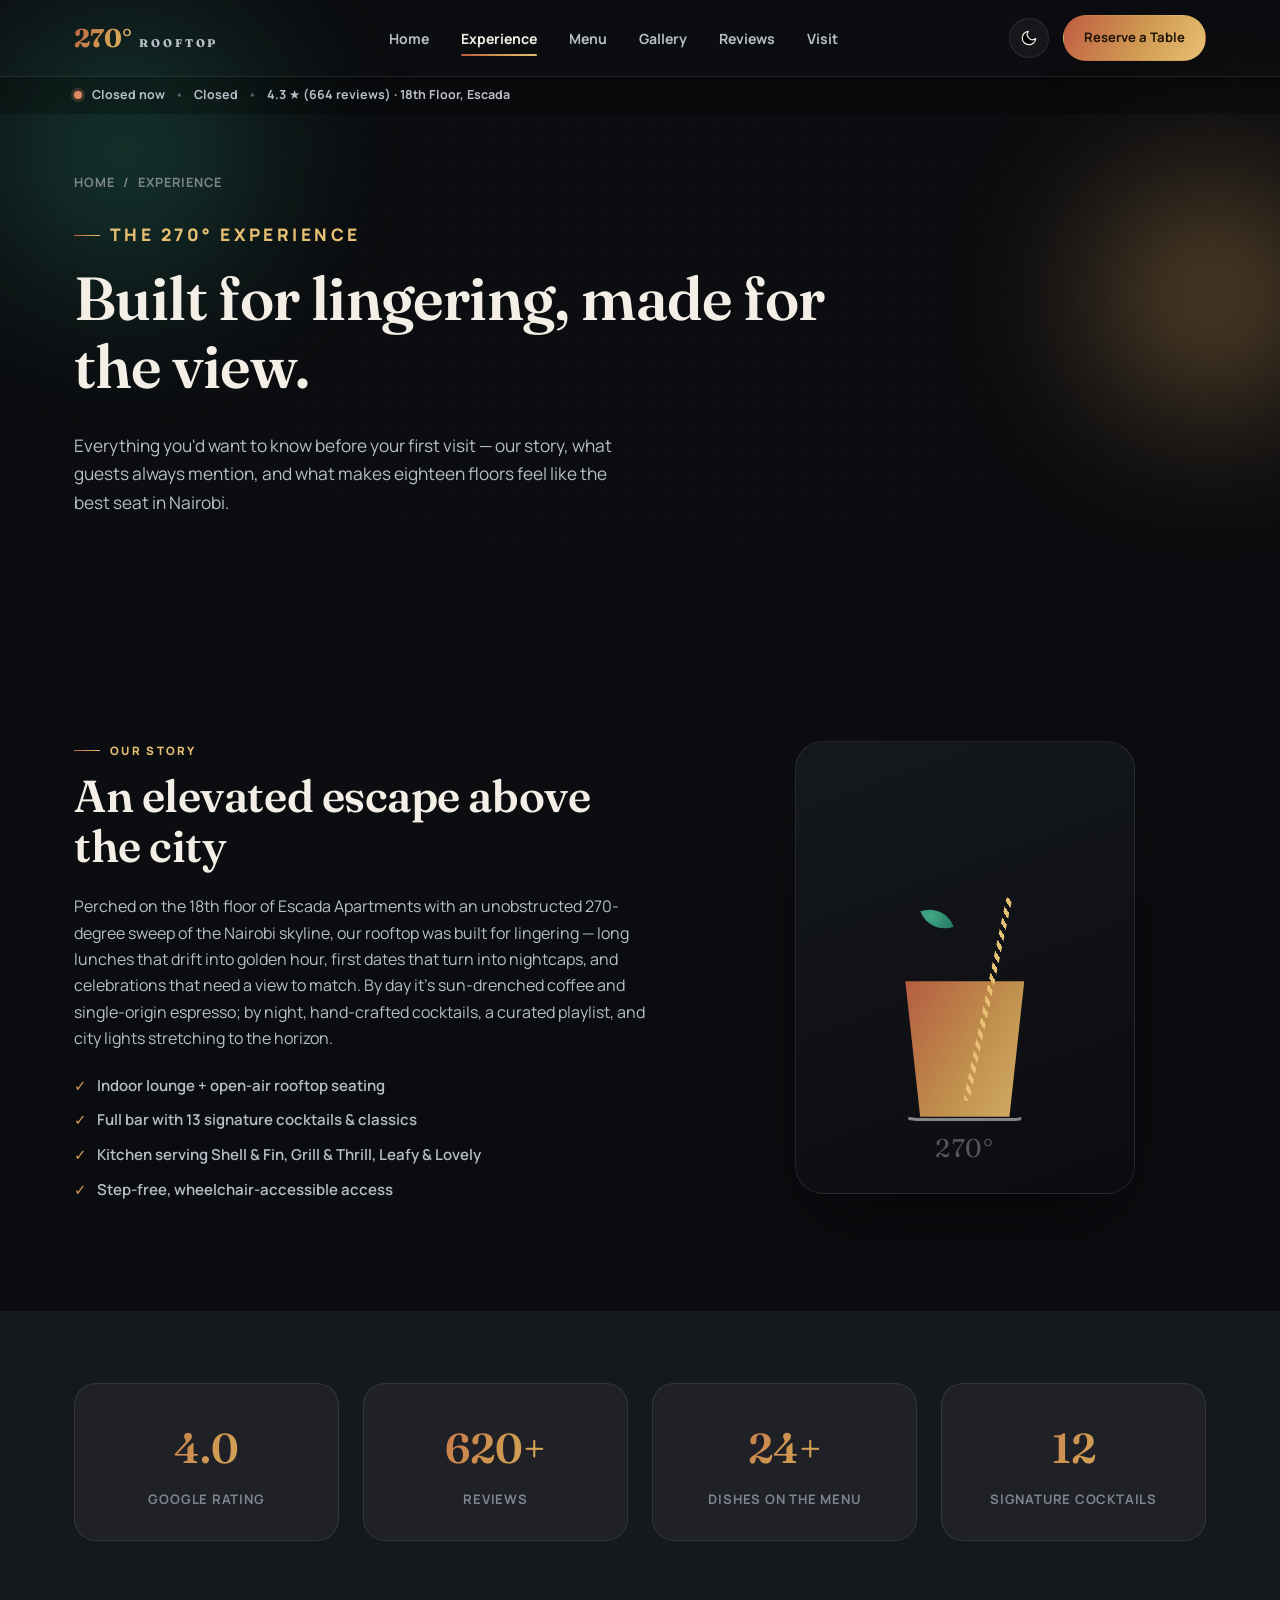
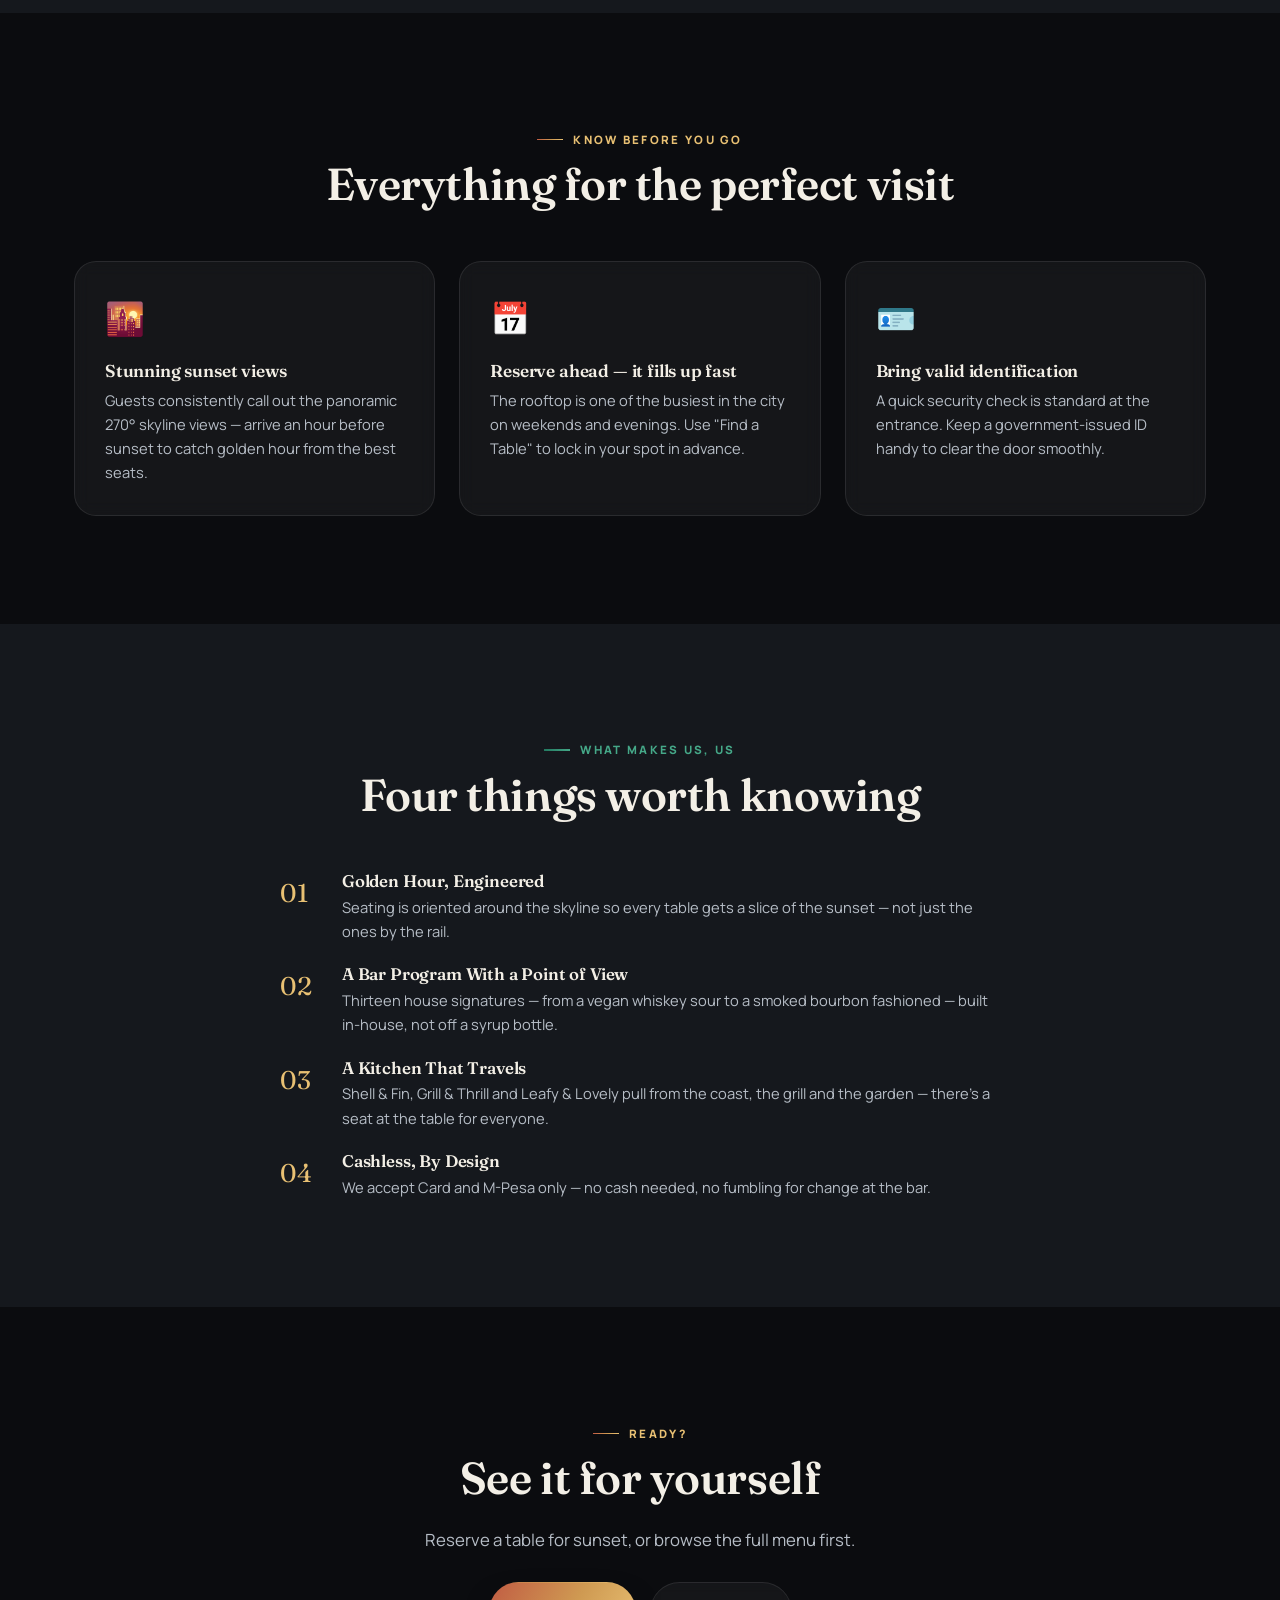
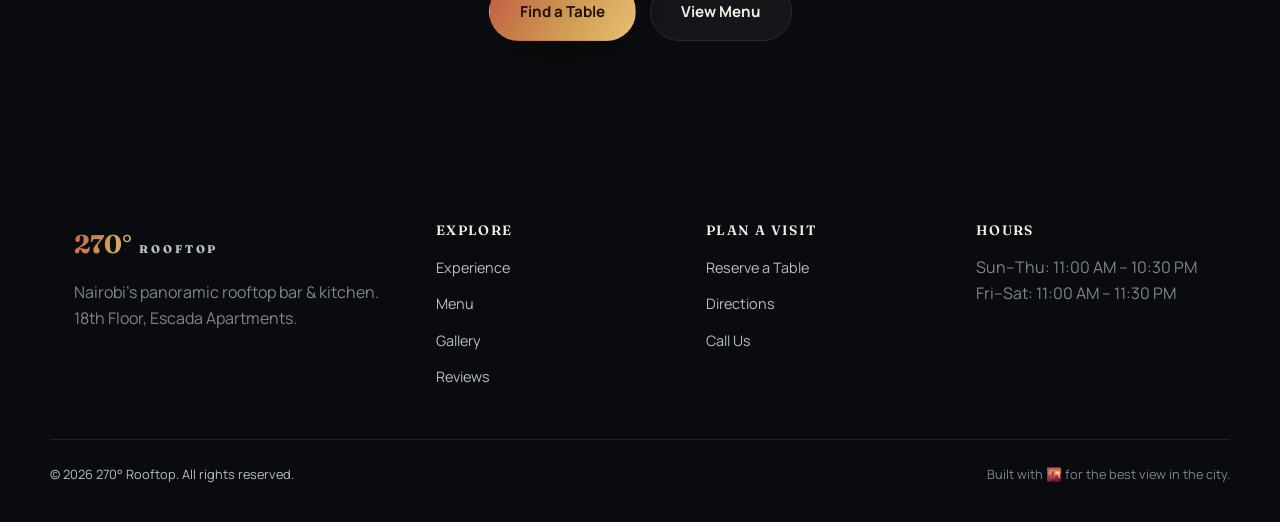
==== about.html @ 942fc9af "Rebuild as a multi-page site with a new brand palette and motion system Splits the single scrolling " ====
<!DOCTYPE html>
<html lang="en">
<head>
<meta charset="UTF-8">
<meta name="viewport" content="width=device-width, initial-scale=1.0">
<title>The Experience — 270° Rooftop</title>
<meta name="description" content="Our story, what to know before you visit, and what makes the 18th-floor rooftop at Escada Apartments unlike anywhere else in Nairobi.">
<link rel="icon" href="data:image/svg+xml,<svg xmlns=%22http://www.w3.org/2000/svg%22 viewBox=%220 0 100 100%22><text y=%22.9em%22 font-size=%2290%22>🌇</text></svg>">
<link rel="preconnect" href="https://fonts.googleapis.com">
<link rel="preconnect" href="https://fonts.gstatic.com" crossorigin>
<link href="https://fonts.googleapis.com/css2?family=Fraunces:ital,opsz,wght@0,9..144,500;0,9..144,600;0,9..144,700;1,9..144,500&family=Manrope:wght@400;500;600;700;800&display=swap" rel="stylesheet">
<link rel="stylesheet" href="css/style.css">
</head>
<body>
<a class="skip-link" href="#main">Skip to content</a>
<div id="cursor-glow" aria-hidden="true"></div>

<header class="site-header" id="siteHeader">
  <div class="header-inner container">
    <a href="index.html" class="brand">
      <span class="brand-mark">270°</span>
      <span class="brand-word">ROOFTOP</span>
    </a>
    <nav class="main-nav" id="mainNav" aria-label="Primary">
      <ul>
        <li><a href="index.html" class="nav-link">Home</a></li>
        <li><a href="about.html" class="nav-link">Experience</a></li>
        <li><a href="menu.html" class="nav-link">Menu</a></li>
        <li><a href="gallery.html" class="nav-link">Gallery</a></li>
        <li><a href="reviews.html" class="nav-link">Reviews</a></li>
        <li><a href="visit.html" class="nav-link">Visit</a></li>
      </ul>
    </nav>
    <div class="header-actions">
      <button class="theme-toggle" id="themeToggle" type="button" aria-label="Toggle day / night palette" title="Toggle palette">
        <svg viewBox="0 0 24 24" class="icon-sun"><path d="M12 4V2M12 22v-2M4.9 4.9 3.5 3.5M20.5 20.5l-1.4-1.4M4.9 19.1l-1.4 1.4M20.5 3.5l-1.4 1.4M4 12H2M22 12h-2M12 17a5 5 0 1 0 0-10 5 5 0 0 0 0 10Z" stroke="currentColor" stroke-width="1.6" stroke-linecap="round"/></svg>
        <svg viewBox="0 0 24 24" class="icon-moon"><path d="M21 12.8A9 9 0 1 1 11.2 3a7 7 0 0 0 9.8 9.8Z" stroke="currentColor" stroke-width="1.6" stroke-linejoin="round"/></svg>
      </button>
      <a href="reserve.html" class="btn btn-primary btn-small nav-cta">Reserve a Table</a>
      <button class="nav-toggle" id="navToggle" aria-label="Open menu" aria-expanded="false" aria-controls="mainNav">
        <span></span><span></span><span></span>
      </button>
    </div>
  </div>
  <div class="status-ribbon" id="statusRibbon">
    <div class="container status-ribbon-inner">
      <span class="status-dot" id="statusDot"></span>
      <span id="statusText">Checking hours…</span>
      <span class="dot-sep">•</span>
      <span id="busyText">—</span>
      <span class="dot-sep hide-sm">•</span>
      <span class="hide-sm">4.3 ★ (664 reviews) · 18th Floor, Escada</span>
    </div>
  </div>
</header>

<main id="main">

<section class="page-hero">
  <div class="mesh-bg" aria-hidden="true">
    <div class="mesh-blob b3" style="width:400px;height:400px;top:-8%;left:-6%"></div>
    <div class="mesh-blob b2" style="width:340px;height:340px;top:20%;right:-8%"></div>
    <div class="grain-dots"></div>
  </div>
  <div class="container">
    <div class="crumb reveal"><a href="index.html">Home</a> / <span>Experience</span></div>
    <p class="eyebrow reveal">The 270° Experience</p>
    <h1 class="reveal">Built for lingering, made for the view.</h1>
    <p class="reveal">Everything you'd want to know before your first visit — our story, what guests always mention, and what makes eighteen floors feel like the best seat in Nairobi.</p>
  </div>
</section>

<section class="section">
  <div class="container about-split">
    <div class="about-copy reveal">
      <p class="eyebrow">Our Story</p>
      <h2>An elevated escape above the city</h2>
      <p>Perched on the 18th floor of Escada Apartments with an unobstructed 270-degree sweep of the Nairobi skyline, our rooftop was built for lingering — long lunches that drift into golden hour, first dates that turn into nightcaps, and celebrations that need a view to match. By day it's sun-drenched coffee and single-origin espresso; by night, hand-crafted cocktails, a curated playlist, and city lights stretching to the horizon.</p>
      <ul class="check-list">
        <li>Indoor lounge + open-air rooftop seating</li>
        <li>Full bar with 13 signature cocktails &amp; classics</li>
        <li>Kitchen serving Shell &amp; Fin, Grill &amp; Thrill, Leafy &amp; Lovely</li>
        <li>Step-free, wheelchair-accessible access</li>
      </ul>
    </div>
    <div class="about-visual reveal" style="--d:.1s">
      <div class="glass-card cocktail-art" aria-hidden="true">
        <div class="glass"></div>
        <div class="liquid"></div>
        <div class="straw"></div>
        <div class="garnish"></div>
      </div>
    </div>
  </div>
</section>

<section class="section section-tight" style="background:var(--bg-alt)">
  <div class="container">
    <div class="stats-row">
      <div class="stat-card reveal" style="--d:0s"><div class="stat-num" data-count="4.3">0</div><div class="stat-label">Google Rating</div></div>
      <div class="stat-card reveal" style="--d:.08s"><div class="stat-num" data-count="664" data-suffix="+">0</div><div class="stat-label">Reviews</div></div>
      <div class="stat-card reveal" style="--d:.16s"><div class="stat-num" data-count="26" data-suffix="+">0</div><div class="stat-label">Dishes on the Menu</div></div>
      <div class="stat-card reveal" style="--d:.24s"><div class="stat-num" data-count="13">0</div><div class="stat-label">Signature Cocktails</div></div>
    </div>
  </div>
</section>

<section class="section">
  <div class="container">
    <div class="section-head reveal">
      <p class="eyebrow">Know Before You Go</p>
      <h2>Everything for the perfect visit</h2>
    </div>
    <div class="tip-grid">
      <article class="tip-card reveal" style="--d:0s">
        <div class="tip-icon">🌇</div>
        <h3>Stunning sunset views</h3>
        <p>Guests consistently call out the panoramic 270° skyline views — arrive an hour before sunset to catch golden hour from the best seats.</p>
      </article>
      <article class="tip-card reveal" style="--d:.08s">
        <div class="tip-icon">📅</div>
        <h3>Reserve ahead — it fills up fast</h3>
        <p>The rooftop is one of the busiest in the city on weekends and evenings. Use "Find a Table" to lock in your spot in advance.</p>
      </article>
      <article class="tip-card reveal" style="--d:.16s">
        <div class="tip-icon">🪪</div>
        <h3>Bring valid identification</h3>
        <p>A quick security check is standard at the entrance. Keep a government-issued ID handy to clear the door smoothly.</p>
      </article>
    </div>
  </div>
</section>

<section class="section" style="background:var(--bg-alt)">
  <div class="container">
    <div class="section-head reveal">
      <p class="eyebrow emerald">What Makes Us, Us</p>
      <h2>Four things worth knowing</h2>
    </div>
    <div class="value-list" style="max-width:720px;margin:0 auto">
      <div class="value-item reveal" style="--d:0s">
        <span class="value-num">01</span>
        <div><h4>Golden Hour, Engineered</h4><p>Seating is oriented around the skyline so every table gets a slice of the sunset — not just the ones by the rail.</p></div>
      </div>
      <div class="value-item reveal" style="--d:.08s">
        <span class="value-num">02</span>
        <div><h4>A Bar Program With a Point of View</h4><p>Thirteen house signatures — from a vegan whiskey sour to a smoked bourbon fashioned — built in-house, not off a syrup bottle.</p></div>
      </div>
      <div class="value-item reveal" style="--d:.16s">
        <span class="value-num">03</span>
        <div><h4>A Kitchen That Travels</h4><p>Shell &amp; Fin, Grill &amp; Thrill and Leafy &amp; Lovely pull from the coast, the grill and the garden — there's a seat at the table for everyone.</p></div>
      </div>
      <div class="value-item reveal" style="--d:.24s">
        <span class="value-num">04</span>
        <div><h4>Cashless, By Design</h4><p>We accept Card and M-Pesa only — no cash needed, no fumbling for change at the bar.</p></div>
      </div>
    </div>
  </div>
</section>

<section class="section">
  <div class="container" style="text-align:center">
    <div class="reveal">
      <p class="eyebrow">Ready?</p>
      <h2>See it for yourself</h2>
      <p class="section-sub" style="max-width:480px;margin:0 auto 28px">Reserve a table for sunset, or browse the full menu first.</p>
      <div class="hero-actions" style="justify-content:center">
        <a href="reserve.html" class="btn btn-primary">Find a Table</a>
        <a href="menu.html" class="btn btn-ghost">View Menu</a>
      </div>
    </div>
  </div>
</section>

</main>

<footer class="site-footer">
  <div class="container footer-grid">
    <div>
      <a href="index.html" class="brand footer-brand"><span class="brand-mark">270°</span><span class="brand-word">ROOFTOP</span></a>
      <p class="muted">Nairobi's panoramic rooftop bar &amp; kitchen. 18th Floor, Escada Apartments.</p>
    </div>
    <div>
      <h4>Explore</h4>
      <ul class="footer-links">
        <li><a href="about.html">Experience</a></li>
        <li><a href="menu.html">Menu</a></li>
        <li><a href="gallery.html">Gallery</a></li>
        <li><a href="reviews.html">Reviews</a></li>
      </ul>
    </div>
    <div>
      <h4>Plan a Visit</h4>
      <ul class="footer-links">
        <li><a href="reserve.html">Reserve a Table</a></li>
        <li><a href="visit.html">Directions</a></li>
        <li><a href="tel:+254702455665">Call Us</a></li>
      </ul>
    </div>
    <div>
      <h4>Hours</h4>
      <p class="muted">Sun–Thu: 11:00 AM – 10:30 PM<br>Fri–Sat: 11:00 AM – 11:30 PM</p>
    </div>
  </div>
  <div class="container footer-bottom">
    <p>© <span id="year"></span> 270° Rooftop. All rights reserved.</p>
    <p class="muted">Built with 🌇 for the best view in the city.</p>
  </div>
</footer>

<div class="upcoming-banner hidden" id="upcomingBanner">
  <div class="container upcoming-inner">
    <span>📅 You have an upcoming reservation — <strong id="upcomingText"></strong></span>
    <button id="cancelUpcoming">Cancel</button>
  </div>
</div>

<button class="back-to-top" id="backToTop" aria-label="Back to top">↑</button>
<div class="toast" id="toast"></div>

<script src="js/main.js"></script>
</body>
</html>
---- css/style.css ----
/* =========================================================
   270° ROOFTOP — Design System
   Palette: brass gold + deep emerald + burnt terracotta on charcoal
   ========================================================= */

:root{
  --bg: #0b0c0f;
  --bg-soft: #101317;
  --bg-alt: #15181d;
  --surface: rgba(255,255,255,.045);
  --surface-solid: #181c22;
  --border: rgba(255,255,255,.09);
  --text: #f3efe6;
  --text-dim: #b7bec7;
  --text-mute: #7d8590;

  --gold: #cf9a52;
  --gold-light: #e8c073;
  --emerald: #22785f;
  --emerald-light: #45a888;
  --terracotta: #c15c43;
  --terracotta-light: #e08a63;

  --accent-grad: linear-gradient(120deg, var(--terracotta) 0%, var(--gold) 55%, var(--gold-light) 100%);
  --accent-grad-soft: linear-gradient(120deg, rgba(193,92,67,.18), rgba(207,154,82,.16), rgba(232,192,115,.14));
  --emerald-grad: linear-gradient(120deg, var(--emerald) 0%, var(--emerald-light) 100%);
  --ink-on-accent: #201206;

  --radius: 22px;
  --radius-sm: 12px;
  --shadow-lg: 0 34px 74px -26px rgba(0,0,0,.6);
  --shadow-md: 0 16px 38px -16px rgba(0,0,0,.55);

  --font-display: 'Fraunces', 'Playfair Display', Georgia, serif;
  --font-body: 'Manrope', system-ui, -apple-system, sans-serif;

  --header-h: 76px;
}

[data-theme="day"]{
  --bg:#f6f1e6;
  --bg-soft:#efe6d3;
  --bg-alt:#e8dcc4;
  --surface: rgba(20,16,8,.045);
  --surface-solid:#fffaf0;
  --border: rgba(30,24,14,.12);
  --text:#1d1a15;
  --text-dim:#4c463c;
  --text-mute:#786f5f;
  --gold:#a9743a;
  --gold-light:#c99552;
  --emerald:#175f4c;
  --emerald-light:#2c8268;
  --terracotta:#a5492f;
  --terracotta-light:#c56a4c;
  --ink-on-accent:#fff8ec;
  --shadow-lg: 0 34px 74px -26px rgba(30,20,10,.22);
  --shadow-md: 0 16px 38px -16px rgba(30,20,10,.2);
}

*,*::before,*::after{ box-sizing: border-box; }
html{ scroll-behavior: smooth; }
@media (prefers-reduced-motion: reduce){
  html{ scroll-behavior: auto; }
  *{ animation-duration: .01ms !important; animation-iteration-count: 1 !important; transition-duration: .01ms !important; scroll-behavior: auto !important; }
}

body{
  margin:0;
  background: var(--bg);
  color: var(--text);
  font-family: var(--font-body);
  line-height: 1.65;
  -webkit-font-smoothing: antialiased;
  overflow-x: hidden;
  position: relative;
}

/* Fine film-grain texture over everything — subtle, premium */
body::before{
  content:"";
  position: fixed; inset:0; z-index: 2; pointer-events:none; opacity:.05; mix-blend-mode: overlay;
  background-image: url("data:image/svg+xml,%3Csvg xmlns='http://www.w3.org/2000/svg' width='140' height='140'%3E%3Cfilter id='n'%3E%3CfeTurbulence type='fractalNoise' baseFrequency='0.85' numOctaves='2' stitchTiles='stitch'/%3E%3C/filter%3E%3Crect width='100%25' height='100%25' filter='url(%23n)'/%3E%3C/svg%3E");
}

img{ max-width:100%; display:block; }
a{ color: inherit; text-decoration: none; }
ul{ list-style:none; margin:0; padding:0; }
button{ font-family: inherit; cursor:pointer; }
input,select,textarea{ font-family: inherit; }

.container{ width:100%; max-width: 1180px; margin: 0 auto; padding: 0 24px; }
@media (max-width: 640px){ .hide-sm{ display:none; } }
.hidden{ display:none !important; }
.muted{ color: var(--text-mute); }
.small{ font-size: .85rem; }
.italic{ font-style: italic; color: var(--gold-light); }

.skip-link{
  position:absolute; left:-999px; top:0; background:var(--gold); color:var(--ink-on-accent); padding:10px 16px; z-index:999; border-radius: 0 0 8px 0;
}
.skip-link:focus{ left:0; }

#cursor-glow{
  position: fixed; inset:0; pointer-events:none; z-index:1;
  background: radial-gradient(560px circle at var(--mx,50%) var(--my,20%), var(--accent-grad-soft), transparent 60%);
  opacity: .6;
}

h1,h2,h3,h4{ font-family: var(--font-display); font-weight:600; line-height:1.12; margin:0 0 .5em; color: var(--text); letter-spacing:-.01em; }
h1{ font-size: clamp(2.5rem, 6vw, 4.8rem); font-weight:600; }
h2{ font-size: clamp(1.9rem, 4vw, 2.8rem); }
h3{ font-size: 1.3rem; }
p{ margin:0 0 1em; color: var(--text-dim); }

.eyebrow{
  font-family: var(--font-body); text-transform: uppercase; letter-spacing: .2em; font-size: .72rem;
  font-weight:800; color: var(--gold-light); margin-bottom: .9em; display:inline-flex; align-items:center; gap:10px;
}
.eyebrow::before{ content:""; width:26px; height:1.5px; background: var(--accent-grad); display:inline-block; }
.eyebrow.emerald{ color: var(--emerald-light); }
.eyebrow.emerald::before{ background: var(--emerald-grad); }

.section{ padding: 108px 0; position: relative; z-index:3; }
.section-tight{ padding: 72px 0; }
.section-head{ max-width: 640px; margin: 0 auto 52px; text-align:center; }
.section-head.left{ text-align:left; margin: 0 0 52px; }
.section-sub{ font-size: 1.05rem; }

.grad-text{
  background: var(--accent-grad); -webkit-background-clip:text; background-clip:text; color: transparent;
}

/* ---------- Buttons ---------- */
.btn{
  display:inline-flex; align-items:center; justify-content:center; gap:8px;
  padding: 16px 30px; border-radius: 100px; font-weight:700; font-size:.95rem;
  border: 1px solid transparent; transition: transform .3s cubic-bezier(.2,.8,.2,1), box-shadow .3s ease, background .3s ease, color .3s ease, border-color .3s ease;
  white-space: nowrap; position:relative;
}
.btn-primary{ background: var(--accent-grad); color: var(--ink-on-accent); box-shadow: var(--shadow-md); }
.btn-primary:hover{ transform: translateY(-3px); box-shadow: 0 22px 44px -16px rgba(207,154,82,.45); }
.btn-emerald{ background: var(--emerald-grad); color: #eafff6; box-shadow: var(--shadow-md); }
.btn-emerald:hover{ transform: translateY(-3px); box-shadow: 0 22px 44px -16px rgba(34,120,95,.45); }
.btn-ghost{ background: var(--surface); color: var(--text); border-color: var(--border); backdrop-filter: blur(6px); }
.btn-ghost:hover{ background: rgba(255,255,255,.1); transform: translateY(-3px); }
.btn-outline{ background: transparent; color: var(--text); border-color: rgba(255,255,255,.3); }
[data-theme="day"] .btn-outline{ border-color: rgba(20,15,8,.28); }
.btn-outline:hover{ border-color: var(--gold); color: var(--gold-light); transform: translateY(-3px); }
.btn-small{ padding: 11px 20px; font-size: .82rem; }
.btn-full{ width:100%; margin-top: 6px; }
.btn:active{ transform: translateY(0) scale(.98); }

/* =========================================================
   HEADER / NAV (multi-page)
   ========================================================= */
.site-header{
  position: fixed; top:0; left:0; right:0; z-index: 100;
  transition: transform .45s ease, background .45s ease, box-shadow .45s ease, border-color .45s ease;
  border-bottom: 1px solid transparent;
}
.site-header.scrolled{ background: color-mix(in srgb, var(--bg) 86%, transparent); backdrop-filter: blur(16px); border-color: var(--border); box-shadow: 0 10px 30px rgba(0,0,0,.25); }
.site-header.hide-header{ transform: translateY(-100%); }

.header-inner{
  display:flex; align-items:center; justify-content:space-between; height: var(--header-h);
  gap: 20px;
}
.brand{ display:flex; align-items:baseline; gap:7px; font-family: var(--font-display); }
.brand-mark{ font-size:1.6rem; font-weight:700; background: var(--accent-grad); -webkit-background-clip:text; background-clip:text; color:transparent; }
.brand-word{ font-size:.7rem; letter-spacing:.26em; font-weight:800; color: var(--text-dim); }

.main-nav ul{ display:flex; gap: 32px; }
.nav-link{ font-size:.88rem; font-weight:700; color: var(--text-dim); position:relative; padding:8px 0; }
.nav-link::after{ content:""; position:absolute; left:0; bottom:0; width:0; height:2px; background: var(--accent-grad); transition: width .3s ease; border-radius:2px; }
.nav-link:hover, .nav-link.active{ color: var(--text); }
.nav-link.active::after, .nav-link:hover::after{ width:100%; }

.header-actions{ display:flex; align-items:center; gap:14px; }
.theme-toggle{
  width:40px; height:40px; border-radius:50%; border:1px solid var(--border); background: var(--surface);
  color: var(--text); display:flex; align-items:center; justify-content:center; position:relative;
}
.theme-toggle svg{ width:18px; height:18px; position:absolute; transition: opacity .3s ease, transform .3s ease; }
.theme-toggle .icon-moon{ opacity:1; }
.theme-toggle .icon-sun{ opacity:0; transform: rotate(40deg) scale(.7); }
[data-theme="day"] .theme-toggle .icon-sun{ opacity:1; transform: rotate(0) scale(1); }
[data-theme="day"] .theme-toggle .icon-moon{ opacity:0; transform: rotate(-40deg) scale(.7); }
.theme-toggle:hover{ border-color: var(--gold); }

.nav-toggle{ display:none; flex-direction:column; gap:5px; width:34px; height:34px; background:none; border:none; padding:6px; }
.nav-toggle span{ height:2px; width:100%; background: var(--text); border-radius:2px; transition: transform .3s ease, opacity .3s ease; }
.nav-toggle.open span:nth-child(1){ transform: translateY(7px) rotate(45deg); }
.nav-toggle.open span:nth-child(2){ opacity:0; }
.nav-toggle.open span:nth-child(3){ transform: translateY(-7px) rotate(-45deg); }

@media (max-width: 940px){
  .main-nav{
    position: fixed; inset: 0 0 0 auto; width:min(84vw,360px); height:100vh; background: var(--surface-solid);
    padding: 110px 32px 40px; transform: translateX(100%); transition: transform .4s ease; box-shadow: -10px 0 40px rgba(0,0,0,.4);
  }
  .main-nav.open{ transform: translateX(0); }
  .main-nav ul{ flex-direction:column; gap: 24px; }
  .nav-link{ font-size:1.15rem; }
  .nav-cta{ display:none; }
  .nav-toggle{ display:flex; }
}

/* =========================================================
   MESH BACKGROUNDS + SKYLINE (shared decorative system)
   ========================================================= */
.mesh-bg{ position:absolute; inset:0; overflow:hidden; z-index:0; }
.mesh-blob{
  position:absolute; border-radius:50%; filter: blur(70px); opacity:.55; will-change: transform;
  animation: floatBlob 22s ease-in-out infinite;
}
.mesh-blob.b1{ width:520px; height:520px; background: radial-gradient(circle, var(--terracotta), transparent 70%); top:-10%; left:-8%; animation-duration: 26s; }
.mesh-blob.b2{ width:460px; height:460px; background: radial-gradient(circle, var(--gold), transparent 70%); top:10%; right:-10%; animation-duration: 32s; animation-direction: reverse; }
.mesh-blob.b3{ width:420px; height:420px; background: radial-gradient(circle, var(--emerald), transparent 70%); bottom:-14%; left:20%; animation-duration: 28s; }
@keyframes floatBlob{
  0%,100%{ transform: translate(0,0) scale(1); }
  33%{ transform: translate(30px,-24px) scale(1.06); }
  66%{ transform: translate(-24px,18px) scale(.96); }
}

.grain-dots{
  position:absolute; inset:0; z-index:0; opacity:.5;
  background-image: radial-gradient(rgba(255,255,255,.08) 1px, transparent 1px);
  background-size: 22px 22px;
  mask-image: radial-gradient(ellipse at center, black 0%, transparent 75%);
}

.skyline{ position:absolute; left:0; right:0; bottom:0; width:100%; height:40vh; min-height:260px; fill: var(--bg); opacity:.95; z-index:1; }
[data-theme="day"] .skyline{ fill: var(--bg-alt); }

/* =========================================================
   PAGE HERO (About / Menu / Gallery / Reviews / Reserve / Visit)
   ========================================================= */
.page-hero{
  position:relative; padding: calc(var(--header-h) + 96px) 0 90px; overflow:hidden;
  background: var(--bg);
}
.page-hero .container{ position:relative; z-index:2; }
.page-hero-eyebrow{ margin-bottom: .6em; }
.page-hero h1{ font-size: clamp(2.4rem, 5.5vw, 3.8rem); max-width: 780px; }
.page-hero p{ max-width: 560px; font-size: 1.08rem; }
.crumb{ display:flex; align-items:center; gap:8px; font-size:.8rem; color: var(--text-mute); margin-bottom: 24px; font-weight:700; text-transform:uppercase; letter-spacing:.08em; }
.crumb a{ color: var(--text-mute); } .crumb a:hover{ color: var(--gold-light); }

/* Home hero (bigger, full-bleed) */
.hero{
  position:relative; min-height: 100vh; display:flex; align-items:center; padding-top: 90px; overflow:hidden;
  background: radial-gradient(120% 90% at 50% 0%, var(--bg-alt) 0%, var(--bg) 55%);
}
.hero-content{ position:relative; z-index:2; max-width: 800px; }
.hero-sub{ font-size: 1.14rem; max-width: 560px; }
.hero-meta{ display:flex; flex-wrap:wrap; align-items:center; gap:12px; margin-bottom: 34px; }
.rating-badge{ display:flex; align-items:center; gap:8px; background: var(--surface); border:1px solid var(--border); padding:9px 18px; border-radius:100px; font-weight:700; }
.stars{ color: var(--gold-light); letter-spacing:1px; }
.stars .half{ opacity:.5; }
.chip{ background: var(--surface); border:1px solid var(--border); padding:9px 18px; border-radius:100px; font-size:.82rem; font-weight:700; color: var(--text-dim); }
.hero-actions{ display:flex; flex-wrap:wrap; gap:14px; }

.scroll-cue{
  position:absolute; bottom: 30px; left:50%; transform: translateX(-50%); background:none; border:none; color: var(--text-dim);
  display:flex; flex-direction:column; align-items:center; gap:8px; z-index:3;
}
.scroll-cue span{ width:22px; height:36px; border:2px solid rgba(255,255,255,.35); border-radius:14px; position:relative; }
[data-theme="day"] .scroll-cue span{ border-color: rgba(20,15,8,.3); }
.scroll-cue span::before{ content:""; position:absolute; top:6px; left:50%; width:4px; height:8px; background: var(--gold); border-radius:2px; transform: translateX(-50%); animation: scrollDot 1.6s ease-in-out infinite; }
@keyframes scrollDot{ 0%{ opacity:1; top:6px;} 100%{ opacity:0; top:18px;} }
.scroll-cue small{ font-size:.7rem; letter-spacing:.14em; text-transform:uppercase; }

/* floating particles in hero */
.particle{ position:absolute; border-radius:50%; background: var(--gold-light); opacity:.5; animation: particleFloat linear infinite; }
@keyframes particleFloat{
  0%{ transform: translateY(0) translateX(0); opacity:0; }
  10%{ opacity:.6; }
  90%{ opacity:.5; }
  100%{ transform: translateY(-90vh) translateX(20px); opacity:0; }
}

/* Marquee */
.marquee{ background: var(--accent-grad); overflow:hidden; padding: 15px 0; position:relative; z-index:2; }
.marquee-track{ display:flex; gap: 18px; white-space:nowrap; width:max-content; animation: scrollMarquee 26s linear infinite; }
.marquee-track span{ font-weight:800; text-transform:uppercase; letter-spacing:.09em; font-size:.85rem; color: var(--ink-on-accent); }
@keyframes scrollMarquee{ from{ transform: translateX(0);} to{ transform: translateX(-50%);} }

/* Reveal-on-scroll (staggered via --d) */
.reveal{ opacity:0; transform: translateY(30px); transition: opacity .75s cubic-bezier(.2,.7,.3,1), transform .75s cubic-bezier(.2,.7,.3,1); transition-delay: var(--d, 0s); }
.reveal.in{ opacity:1; transform: translateY(0); }

/* =========================================================
   STAT COUNTERS
   ========================================================= */
.stats-row{ display:grid; grid-template-columns: repeat(4,1fr); gap:24px; }
.stat-card{ text-align:center; padding: 30px 16px; background: var(--surface); border:1px solid var(--border); border-radius: var(--radius); }
.stat-num{ font-family: var(--font-display); font-size: clamp(2rem,4vw,2.6rem); font-weight:600; background: var(--accent-grad); -webkit-background-clip:text; background-clip:text; color:transparent; }
.stat-label{ font-size:.82rem; color: var(--text-mute); font-weight:700; text-transform:uppercase; letter-spacing:.06em; margin-top:6px; }

/* =========================================================
   CARDS / TIPS / TIMELINE
   ========================================================= */
.tip-grid{ display:grid; grid-template-columns: repeat(3,1fr); gap:24px; }
.tip-card{ background: var(--surface); border:1px solid var(--border); border-radius: var(--radius); padding: 30px; backdrop-filter: blur(8px); transition: transform .35s cubic-bezier(.2,.8,.2,1), border-color .35s ease, box-shadow .35s ease; }
.tip-card:hover{ transform: translateY(-8px); border-color: color-mix(in srgb, var(--gold) 40%, var(--border)); box-shadow: var(--shadow-md); }
.tip-icon{ font-size:2rem; margin-bottom: 16px; }
.tip-card h3{ font-size:1.08rem; margin-bottom:.4em; }
.tip-card p{ font-size:.92rem; margin:0; }

.value-list{ display:grid; gap: 22px; }
.value-item{ display:flex; gap:18px; align-items:flex-start; }
.value-num{ font-family: var(--font-display); font-size:1.6rem; color: var(--gold-light); flex:none; width:44px; }
.value-item h4{ margin:0 0 4px; font-size:1.05rem; color: var(--text); }
.value-item p{ margin:0; font-size:.92rem; }

.about-split{ display:grid; grid-template-columns: 1.1fr .9fr; gap: 60px; align-items:center; }
.check-list{ margin-top: 22px; display:grid; gap:10px; }
.check-list li{ display:flex; align-items:center; gap:10px; color: var(--text-dim); font-weight:600; font-size:.94rem; }
.check-list li::before{ content:"✓"; color: var(--gold); font-weight:800; }

.about-visual{ display:flex; justify-content:center; }
.glass-card{
  width: 100%; max-width:340px; aspect-ratio: 3/4; border-radius: 28px; position:relative; overflow:hidden;
  background: linear-gradient(160deg, var(--bg-alt), var(--bg)); border:1px solid var(--border); box-shadow: var(--shadow-lg);
}
.cocktail-art .glass{
  position:absolute; left:50%; bottom:16%; width:52%; height:46%; transform:translateX(-50%);
  border: 3px solid rgba(255,255,255,.5); border-top:none; border-radius: 0 0 40px 40px;
  clip-path: polygon(8% 0, 92% 0, 82% 100%, 18% 100%);
}
[data-theme="day"] .cocktail-art .glass{ border-color: rgba(20,15,8,.4); }
.cocktail-art .liquid{
  position:absolute; left:50%; bottom:17%; width:44%; height:30%; transform:translateX(-50%);
  background: var(--accent-grad); border-radius: 0 0 30px 30px; clip-path: polygon(10% 0, 90% 0, 80% 100%, 20% 100%);
  opacity:.92;
}
.cocktail-art .straw{ position:absolute; left:56%; bottom:20%; width:6px; height:46%; background: repeating-linear-gradient(45deg, var(--gold-light), var(--gold-light) 4px, transparent 4px, transparent 8px); border-radius:4px; transform: rotate(12deg); }
.cocktail-art .garnish{ position:absolute; left:38%; bottom:58%; width:26px; height:26px; background: radial-gradient(circle at 30% 30%, var(--emerald-light), var(--emerald)); border-radius:0 100% 0 100%; transform: rotate(-20deg); }
.cocktail-art::after{
  content:"270°"; position:absolute; bottom:24px; left:0; right:0; text-align:center; font-family: var(--font-display);
  font-size:1.6rem; letter-spacing:.05em; color: rgba(255,255,255,.3);
}
[data-theme="day"] .cocktail-art::after{ color: rgba(20,15,8,.25); }

/* =========================================================
   HOURS / LIVE STATUS
   ========================================================= */
.status-ribbon{ background: rgba(0,0,0,.25); border-top:1px solid var(--border); backdrop-filter: blur(6px); }
[data-theme="day"] .status-ribbon{ background: rgba(255,255,255,.35); }
.status-ribbon-inner{ display:flex; align-items:center; gap:10px; font-size:.78rem; padding:8px 24px; color: var(--text-dim); font-weight:700; }
.dot-sep{ opacity:.4; }
.status-dot{ width:8px; height:8px; border-radius:50%; background: var(--emerald-light); box-shadow: 0 0 0 3px rgba(69,168,136,.22); flex:none; }
.status-dot.closed{ background: var(--terracotta-light); box-shadow: 0 0 0 3px rgba(224,138,99,.22); }
.status-dot.lg{ width:14px; height:14px; }

.hours-grid{ display:grid; grid-template-columns: 1fr 1fr; gap: 24px; }
.hours-card{ background: var(--surface); border:1px solid var(--border); border-radius: var(--radius); padding: 32px; }
.hours-list li{ display:flex; justify-content:space-between; padding:10px 0; border-bottom:1px dashed var(--border); font-size:.92rem; color: var(--text-dim); }
.hours-list li:last-child{ border-bottom:none; }
.hours-list li.today{ color: var(--text); font-weight:800; }
.hours-list li.today span:first-child::before{ content:"→ "; color: var(--gold); }
.fine-print{ font-size:.78rem; margin-top:14px; margin-bottom:0; }

.live-status{ display:flex; align-items:center; gap:14px; margin: 18px 0 26px; }
.live-primary{ font-weight:800; font-size:1.1rem; margin:0; color: var(--text); }
.live-secondary{ margin:0; font-size:.85rem; }
.crowd-label{ font-size:.82rem; font-weight:700; color: var(--text-dim); margin-bottom:8px; }
.crowd-bar{ height:10px; border-radius: 100px; background: rgba(255,255,255,.08); overflow:hidden; }
[data-theme="day"] .crowd-bar{ background: rgba(20,15,8,.08); }
.crowd-bar span{ display:block; height:100%; background: var(--accent-grad); border-radius:100px; transition: width .6s ease; width:0%; }
.crowd-caption{ margin: 8px 0 0; font-size:.8rem; }

/* =========================================================
   MENU
   ========================================================= */
.menu-controls{ display:flex; flex-wrap:wrap; gap:16px; justify-content:space-between; align-items:center; margin-bottom: 40px; }
.menu-tabs{ display:flex; flex-wrap:wrap; gap:8px; }
.tab-btn{
  background: var(--surface); border:1px solid var(--border); color: var(--text-dim); padding: 10px 18px;
  border-radius: 100px; font-size:.82rem; font-weight:700; transition: all .25s ease;
}
.tab-btn:hover{ color: var(--text); border-color: rgba(255,255,255,.3); }
.tab-btn.active{ background: var(--accent-grad); color: var(--ink-on-accent); border-color: transparent; }

.menu-search{ position:relative; display:flex; align-items:center; }
.menu-search svg{ position:absolute; left:14px; color: var(--text-mute); }
.menu-search input{
  background: var(--surface); border:1px solid var(--border); border-radius:100px; padding:12px 18px 12px 40px;
  color: var(--text); min-width: 220px; outline:none; transition: border-color .25s ease;
}
.menu-search input:focus{ border-color: var(--gold); }

.menu-grid{ display:grid; grid-template-columns: repeat(2, 1fr); gap: 44px 52px; }
.menu-group-title{ font-family: var(--font-display); font-size:1.35rem; color: var(--gold-light); margin-bottom: 6px; display:flex; align-items:center; gap:10px; }
.menu-group-title small{ font-family: var(--font-body); font-size:.68rem; text-transform:uppercase; letter-spacing:.12em; color: var(--text-mute); font-weight:700; }
.menu-items{ display:grid; gap: 17px; margin-top: 15px; }
.menu-item{ display:flex; justify-content:space-between; gap:16px; padding-bottom: 15px; border-bottom: 1px dashed var(--border); }
.menu-item:last-child{ border-bottom:none; padding-bottom:0; }
.item-name{ font-weight:700; color: var(--text); display:flex; align-items:center; gap:6px; flex-wrap:wrap; }
.item-desc{ font-size:.82rem; color: var(--text-mute); margin-top:3px; }
.item-tag{ font-size:.64rem; padding:2px 7px; border-radius:100px; border:1px solid var(--border); color: var(--text-mute); font-weight:700; text-transform:uppercase; letter-spacing:.04em; }
.item-price{ font-weight:800; color: var(--gold-light); white-space:nowrap; font-family: var(--font-display); }
.menu-item.hidden-item{ display:none; }
.menu-group.hidden{ display:none; }
.menu-empty{ text-align:center; padding: 40px 0; }
.menu-legend{ text-align:center; font-size:.8rem; margin-top: 36px; color: var(--text-mute); }
.menu-legend strong{ color: var(--text-dim); }

/* =========================================================
   GALLERY
   ========================================================= */
.gallery-filters{ display:flex; flex-wrap:wrap; gap:8px; justify-content:center; margin-bottom: 40px; }
.gallery-grid{ display:grid; grid-template-columns: repeat(4, 1fr); gap: 18px; }
.gallery-item{
  position:relative; border-radius: var(--radius-sm); overflow:hidden; aspect-ratio: 1; cursor:pointer;
  border:1px solid var(--border); transition: transform .4s cubic-bezier(.2,.8,.2,1), box-shadow .4s ease;
}
.gallery-item:hover{ transform: translateY(-6px) scale(1.02); box-shadow: var(--shadow-md); z-index:2; }
.gallery-item:nth-child(4n+1){ grid-row: span 2; aspect-ratio: 1/2.1; }
.gallery-art{ position:absolute; inset:0; }
.gallery-art::after{ content:""; position:absolute; inset:0; background-image: inherit; }
.gallery-caption{
  position:absolute; left:0; right:0; bottom:0; padding: 16px; font-weight:800; font-size:.85rem;
  background: linear-gradient(to top, rgba(0,0,0,.78), transparent); color:#fff;
}
.gallery-icon{ position:absolute; inset:0; display:flex; align-items:center; justify-content:center; font-size:2.6rem; opacity:.9; }

/* =========================================================
   REVIEWS
   ========================================================= */
.reviews-carousel{ position:relative; overflow:hidden; }
.reviews-track{ display:flex; transition: transform .55s cubic-bezier(.65,0,.35,1); }
.review-slide{ flex: 0 0 100%; padding: 4px; display:flex; justify-content:center; }
.review-card{
  max-width: 640px; width:100%; background: var(--surface); border:1px solid var(--border); border-radius: var(--radius);
  padding: 38px; text-align:center;
}
.review-stars{ color: var(--gold-light); font-size:1.1rem; letter-spacing:2px; margin-bottom: 14px; }
.review-quote{ font-size:1.15rem; font-family: var(--font-display); font-style:italic; color: var(--text); margin-bottom: 20px; }
.review-author{ display:flex; align-items:center; justify-content:center; gap:12px; }
.review-avatar{ width:42px; height:42px; border-radius:50%; display:flex; align-items:center; justify-content:center; font-weight:800; color: var(--ink-on-accent); background: var(--accent-grad); }
.review-meta{ text-align:left; }
.review-name{ font-weight:800; font-size:.9rem; }
.review-time{ font-size:.78rem; color: var(--text-mute); }
.carousel-btn{
  position:absolute; top:50%; transform: translateY(-50%); width:44px; height:44px; border-radius:50%;
  background: var(--surface); border:1px solid var(--border); color: var(--text); font-size:1.4rem; display:flex; align-items:center; justify-content:center;
  transition: background .25s ease, color .25s ease;
}
.carousel-btn:hover{ background: var(--accent-grad); color: var(--ink-on-accent); }
.carousel-btn.prev{ left:0; } .carousel-btn.next{ right:0; }
@media (max-width: 720px){ .carousel-btn{ display:none; } }
.carousel-dots{ display:flex; justify-content:center; gap:8px; margin-top: 24px; }
.carousel-dots button{ width:8px; height:8px; border-radius:50%; background: rgba(255,255,255,.2); border:none; padding:0; }
[data-theme="day"] .carousel-dots button{ background: rgba(20,15,8,.18); }
.carousel-dots button.active{ background: var(--accent-grad); width:22px; border-radius:100px; transition: width .3s ease; }

.review-grid{ display:grid; grid-template-columns: repeat(3,1fr); gap:22px; margin-top: 60px; }
.review-mini{ background: var(--surface); border:1px solid var(--border); border-radius: var(--radius-sm); padding:24px; }
.review-mini .review-stars{ font-size:.9rem; margin-bottom:10px; }
.review-mini p{ font-size:.88rem; font-style:italic; margin-bottom: 14px; }
.review-mini .review-name{ font-size:.82rem; }

.ig-strip{
  max-width: 760px; margin: 56px auto 0; background: var(--surface); border:1px solid var(--border); border-radius: var(--radius);
  padding: 26px 30px; text-align:center;
}
.ig-strip-title{ font-weight:800; color: var(--text); display:inline-block; margin-bottom: 14px; }
.ig-strip-title span{ color: var(--gold-light); font-weight:700; }
.ig-quotes{ display:grid; grid-template-columns: 1fr 1fr; gap:18px; text-align:left; }
@media (max-width: 640px){ .ig-quotes{ grid-template-columns: 1fr; } }
.ig-quotes p{ margin:0; font-size:.88rem; font-style:italic; color: var(--text-dim); }
.ig-quotes p span{ display:block; margin-top:4px; font-style:normal; font-weight:700; font-size:.76rem; color: var(--text-mute); }

.rate-cta{ text-align:center; margin-top: 60px; }
.star-input{ display:flex; justify-content:center; gap:6px; font-size:2rem; }
.star-input button{ background:none; border:none; color: rgba(255,255,255,.25); transition: color .2s ease, transform .2s ease; }
[data-theme="day"] .star-input button{ color: rgba(20,15,8,.2); }
.star-input button:hover, .star-input button.hover{ color: var(--gold); transform: scale(1.15); }
.star-input button.selected{ color: var(--gold); }
.thanks-msg{ margin-top: 12px; font-weight:700; color: var(--emerald-light); }

/* =========================================================
   RESERVE
   ========================================================= */
.reserve-grid{ display:grid; grid-template-columns: .9fr 1.1fr; gap: 60px; align-items:start; }
.reserve-points{ display:grid; gap:8px; margin: 20px 0 28px; }
.reserve-points li{ font-weight:600; color: var(--text-dim); }
.reserve-alt{ display:flex; flex-direction:column; gap:10px; }
.alt-link{ font-weight:700; color: var(--gold-light); }
.alt-link:hover{ text-decoration: underline; }

.reserve-form{ background: var(--surface-solid); border:1px solid var(--border); border-radius: var(--radius); padding: 36px; box-shadow: var(--shadow-lg); }
.form-row{ display:grid; grid-template-columns: 1fr 1fr; gap: 16px; }
.field{ margin-bottom: 18px; }
.field label{ display:block; font-size:.82rem; font-weight:700; margin-bottom:7px; color: var(--text-dim); }
.optional{ font-weight:500; color: var(--text-mute); }
.field input, .field select, .field textarea{
  width:100%; background: var(--surface); border:1px solid var(--border); border-radius: 10px; padding: 13px 14px;
  color: var(--text); outline:none; transition: border-color .25s ease, background .25s ease;
}
.field input:focus, .field select:focus, .field textarea:focus{ border-color: var(--gold); background: rgba(255,255,255,.07); }
.field.invalid input, .field.invalid select{ border-color: var(--terracotta-light); }
.error-msg{ display:block; font-size:.76rem; color: var(--terracotta-light); min-height: 1.1em; margin-top: 4px; }
.form-fineprint{ font-size:.76rem; text-align:center; margin: 14px 0 0; }

.btn-spinner{
  width:16px; height:16px; border-radius:50%; border:2px solid rgba(32,18,6,.3); border-top-color: var(--ink-on-accent);
  display:none; animation: spin .7s linear infinite;
}
.btn-full.loading .btn-label{ opacity:.5; }
.btn-full.loading .btn-spinner{ display:inline-block; }
@keyframes spin{ to{ transform: rotate(360deg); } }

.modal-backdrop{
  position: fixed; inset:0; background: rgba(4,6,12,.72); backdrop-filter: blur(6px); display:flex; align-items:center; justify-content:center;
  z-index: 300; padding: 24px; opacity:0; transition: opacity .3s ease;
}
.modal-backdrop:not(.hidden){ opacity:1; }
.modal-card{
  background: var(--surface-solid); border:1px solid var(--border); border-radius: 24px; padding: 42px; max-width: 420px; width:100%;
  text-align:center; position:relative; transform: translateY(16px) scale(.97); transition: transform .3s ease; box-shadow: var(--shadow-lg);
}
.modal-backdrop:not(.hidden) .modal-card{ transform: translateY(0) scale(1); }
.modal-close{ position:absolute; top:14px; right:16px; background:none; border:none; color: var(--text-mute); font-size:1.6rem; z-index:2; }
.confirm-check{
  width:60px; height:60px; border-radius:50%; background: var(--accent-grad); color: var(--ink-on-accent); font-size:1.8rem; font-weight:900;
  display:flex; align-items:center; justify-content:center; margin: 0 auto 18px;
}
.confirm-code{ font-family: var(--font-display); font-size:1.5rem; font-weight:700; letter-spacing:.05em; color: var(--gold-light); margin: 14px 0; }
.confirm-details{ text-align:left; background: var(--surface); border-radius: 12px; padding:16px; font-size:.88rem; color: var(--text-dim); display:grid; gap:6px; margin-bottom: 22px; }
.confirm-actions{ display:flex; gap:12px; }
.confirm-actions .btn{ flex:1; }

.upcoming-banner{ position:sticky; bottom:0; background: var(--accent-grad); color: var(--ink-on-accent); font-weight:700; padding: 13px 0; z-index:50; }
.upcoming-inner{ display:flex; justify-content:space-between; align-items:center; gap:12px; flex-wrap:wrap; font-size:.88rem; }
.upcoming-inner button{ background: rgba(0,0,0,.15); border:none; padding:6px 14px; border-radius:100px; font-weight:800; color: var(--ink-on-accent); }

/* =========================================================
   VISIT
   ========================================================= */
.visit-grid{ display:grid; grid-template-columns: 1fr 1.1fr; gap: 56px; align-items:center; }
.map-frame{
  position:relative; aspect-ratio: 4/3; border-radius: var(--radius); overflow:hidden; background: linear-gradient(160deg, var(--bg-alt), var(--bg));
  border:1px solid var(--border); color: var(--gold);
}
.map-lines{ position:absolute; inset:0; width:100%; height:100%; color: var(--text); }
.map-pin{ position:absolute; top:42%; left:52%; }
.pin-dot{ width:16px; height:16px; border-radius:50%; background: var(--accent-grad); display:block; box-shadow: 0 0 0 6px rgba(207,154,82,.18); }
.pin-pulse{ position:absolute; inset:-14px; border-radius:50%; border:2px solid var(--gold); animation: pinPulse 2.2s ease-out infinite; }
@keyframes pinPulse{ 0%{ transform: scale(.4); opacity:1;} 100%{ transform: scale(2.4); opacity:0;} }
.map-label{ position:absolute; bottom:20px; left:20px; font-family: var(--font-display); font-weight:700; font-size:1.1rem; background: rgba(0,0,0,.4); padding:9px 18px; border-radius: 10px; color:#fff; }

.visit-address{ font-size:1.1rem; font-weight:700; color: var(--text); margin-bottom:2px; }
.visit-info-grid{ display:grid; grid-template-columns: repeat(2,1fr); gap: 22px; margin: 28px 0; }
.visit-info-grid h4{ font-size:.85rem; margin-bottom:6px; color: var(--gold-light); }
.visit-info-grid p{ font-size:.86rem; margin:0; }
.visit-actions{ display:flex; gap:14px; flex-wrap:wrap; margin-bottom: 22px; }
.social-row{ display:flex; gap:10px; }
.social-btn{
  width:40px; height:40px; border-radius:50%; border:1px solid var(--border); display:flex; align-items:center; justify-content:center;
  font-size:.72rem; font-weight:800; color: var(--text-dim); transition: all .25s ease;
}
.social-btn:hover{ background: var(--accent-grad); color: var(--ink-on-accent); border-color: transparent; }

/* =========================================================
   HOME PAGE — TEASERS
   ========================================================= */
.teaser-grid{ display:grid; grid-template-columns: repeat(3,1fr); gap:24px; }
.teaser-card{
  position:relative; border-radius: var(--radius); overflow:hidden; padding: 30px; min-height: 220px; display:flex; flex-direction:column; justify-content:flex-end;
  border:1px solid var(--border); transition: transform .4s cubic-bezier(.2,.8,.2,1), box-shadow .4s ease;
}
.teaser-card:hover{ transform: translateY(-8px); box-shadow: var(--shadow-md); }
.teaser-card h3{ color:#fff; margin-bottom:.3em; position:relative; z-index:2; }
.teaser-card p{ color: rgba(255,255,255,.82); font-size:.88rem; margin:0; position:relative; z-index:2; }
.teaser-bg{ position:absolute; inset:0; z-index:0; }
.teaser-card::after{ content:""; position:absolute; inset:0; background: linear-gradient(to top, rgba(0,0,0,.72), rgba(0,0,0,.15)); z-index:1; }
.teaser-link{ position:relative; z-index:2; margin-top: 14px; font-weight:800; font-size:.82rem; color: var(--gold-light); display:inline-flex; align-items:center; gap:6px; }

.split-cta{
  display:grid; grid-template-columns: 1fr 1fr; border-radius: var(--radius); overflow:hidden; border:1px solid var(--border);
}
.split-cta > div{ padding: 56px 44px; display:flex; flex-direction:column; justify-content:center; }
.split-cta .cta-a{ background: linear-gradient(150deg, color-mix(in srgb, var(--terracotta) 30%, var(--bg-alt)), var(--bg-alt)); }
.split-cta .cta-b{ background: linear-gradient(150deg, color-mix(in srgb, var(--emerald) 30%, var(--bg-alt)), var(--bg-alt)); }
@media (max-width: 800px){ .split-cta{ grid-template-columns: 1fr; } }

/* =========================================================
   NEWSLETTER
   ========================================================= */
.newsletter{ background: var(--accent-grad); padding: 60px 0; text-align:center; color: var(--ink-on-accent); }
.newsletter-inner{ display:flex; justify-content:space-between; align-items:center; gap: 24px; flex-wrap:wrap; text-align:left; }
.newsletter-inner h3{ color: var(--ink-on-accent); margin-bottom:.2em; }
.newsletter-inner p{ color: color-mix(in srgb, var(--ink-on-accent) 75%, transparent); margin:0; }
.newsletter-form{ display:flex; gap:10px; flex-wrap:wrap; }
.newsletter-form input{ padding: 14px 18px; border-radius:100px; border:1px solid rgba(0,0,0,.2); min-width:240px; background: rgba(255,255,255,.9); color:#1a1108; }
.newsletter-form .btn-primary{ background: var(--ink-on-accent); color: var(--bg); }
.newsletter-thanks{ text-align:center; font-weight:800; color: var(--ink-on-accent); margin: 14px 0 0; }

/* =========================================================
   FOOTER
   ========================================================= */
.site-footer{ background: color-mix(in srgb, var(--bg) 92%, black); padding: 74px 0 0; position:relative; z-index:3; }
[data-theme="day"] .site-footer{ background: color-mix(in srgb, var(--bg) 92%, black 6%); }
.footer-grid{ display:grid; grid-template-columns: 1.4fr 1fr 1fr 1fr; gap: 40px; padding-bottom: 50px; border-bottom:1px solid var(--border); }
.footer-brand{ margin-bottom: 14px; }
.footer-links{ display:grid; gap:10px; }
.footer-links a{ color: var(--text-dim); font-size:.9rem; }
.footer-links a:hover{ color: var(--gold-light); }
.site-footer h4{ font-size:.85rem; text-transform:uppercase; letter-spacing:.1em; margin-bottom: 16px; color: var(--text); }
.footer-bottom{ display:flex; justify-content:space-between; padding: 24px 0; font-size:.8rem; flex-wrap:wrap; gap:8px; }

/* =========================================================
   FLOATING WIDGETS
   ========================================================= */
.back-to-top{
  position: fixed; bottom: 26px; right: 26px; width:48px; height:48px; border-radius:50%; background: var(--accent-grad);
  color: var(--ink-on-accent); border:none; font-size:1.2rem; font-weight:900; box-shadow: var(--shadow-md); z-index: 200;
  opacity:0; visibility:hidden; transform: translateY(10px); transition: all .3s ease;
}
.back-to-top.show{ opacity:1; visibility:visible; transform: translateY(0); }

.toast{
  position: fixed; bottom: 26px; left: 50%; transform: translateX(-50%) translateY(20px); background: var(--surface-solid);
  border:1px solid var(--border); padding: 14px 24px; border-radius: 100px; font-weight:700; font-size:.88rem; z-index: 400;
  opacity:0; pointer-events:none; transition: all .35s ease; box-shadow: var(--shadow-md);
}
.toast.show{ opacity:1; transform: translateX(-50%) translateY(0); }

/* =========================================================
   LIGHTBOX
   ========================================================= */
.lightbox{ position:fixed; inset:0; background: rgba(4,6,12,.92); z-index: 500; display:flex; align-items:center; justify-content:center; padding: 40px; }
.lightbox-content{ max-width: 640px; width:100%; text-align:center; }
.lightbox-art{ position:relative; width:100%; aspect-ratio: 4/3; border-radius: var(--radius); overflow:hidden; margin-bottom: 18px; box-shadow: var(--shadow-lg); }
.lightbox-caption{ color:#fff; font-weight:700; }
.lightbox-close{ position:absolute; top: 24px; right: 28px; background:none; border:none; color:#fff; font-size:2rem; z-index:2; }
.lightbox-nav{ position:relative; z-index:2; background: rgba(255,255,255,.1); border:1px solid rgba(255,255,255,.16); color:#fff; width:50px; height:50px; border-radius:50%; font-size:1.8rem; }
.lightbox-nav:hover{ background: var(--accent-grad); color: var(--ink-on-accent); }

/* =========================================================
   RESPONSIVE
   ========================================================= */
@media (max-width: 980px){
  .tip-grid, .teaser-grid, .review-grid, .stats-row{ grid-template-columns: 1fr 1fr; }
  .about-split, .reserve-grid, .visit-grid{ grid-template-columns: 1fr; }
  .about-visual{ order:-1; }
  .hours-grid{ grid-template-columns: 1fr; }
  .menu-grid{ grid-template-columns: 1fr; }
  .gallery-grid{ grid-template-columns: repeat(2,1fr); }
  .visit-info-grid{ grid-template-columns: 1fr 1fr; }
  .footer-grid{ grid-template-columns: 1fr 1fr; }
}
@media (max-width: 640px){
  .section{ padding: 72px 0; }
  .page-hero{ padding: calc(var(--header-h) + 56px) 0 60px; }
  .form-row{ grid-template-columns: 1fr; }
  .gallery-grid{ grid-template-columns: repeat(2,1fr); gap:12px; }
  .gallery-item:nth-child(4n+1){ grid-row: span 1; aspect-ratio: 1; }
  .footer-grid{ grid-template-columns: 1fr; }
  .newsletter-inner{ text-align:center; justify-content:center; }
  .visit-info-grid{ grid-template-columns: 1fr; }
  .confirm-actions{ flex-direction:column; }
  .tip-grid, .teaser-grid, .review-grid, .stats-row{ grid-template-columns: 1fr; }
  .ig-quotes{ grid-template-columns: 1fr; }
}
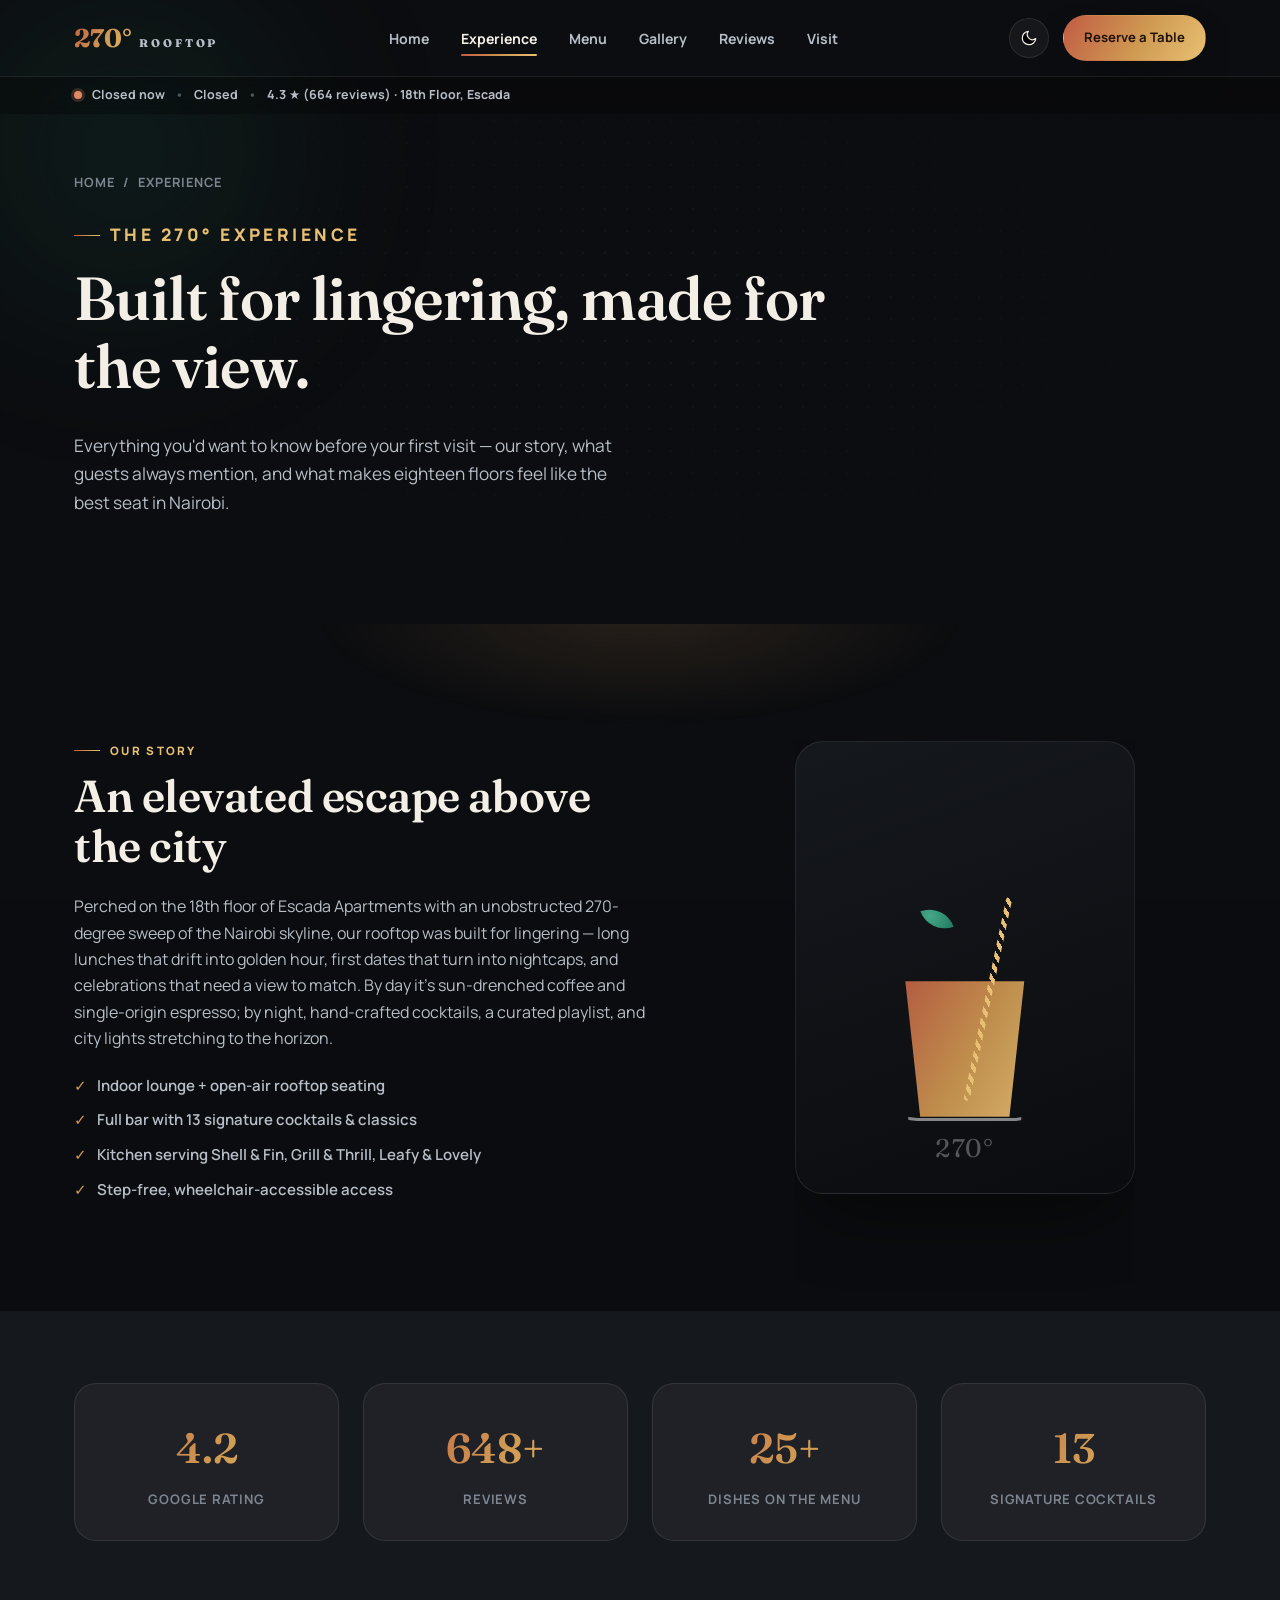
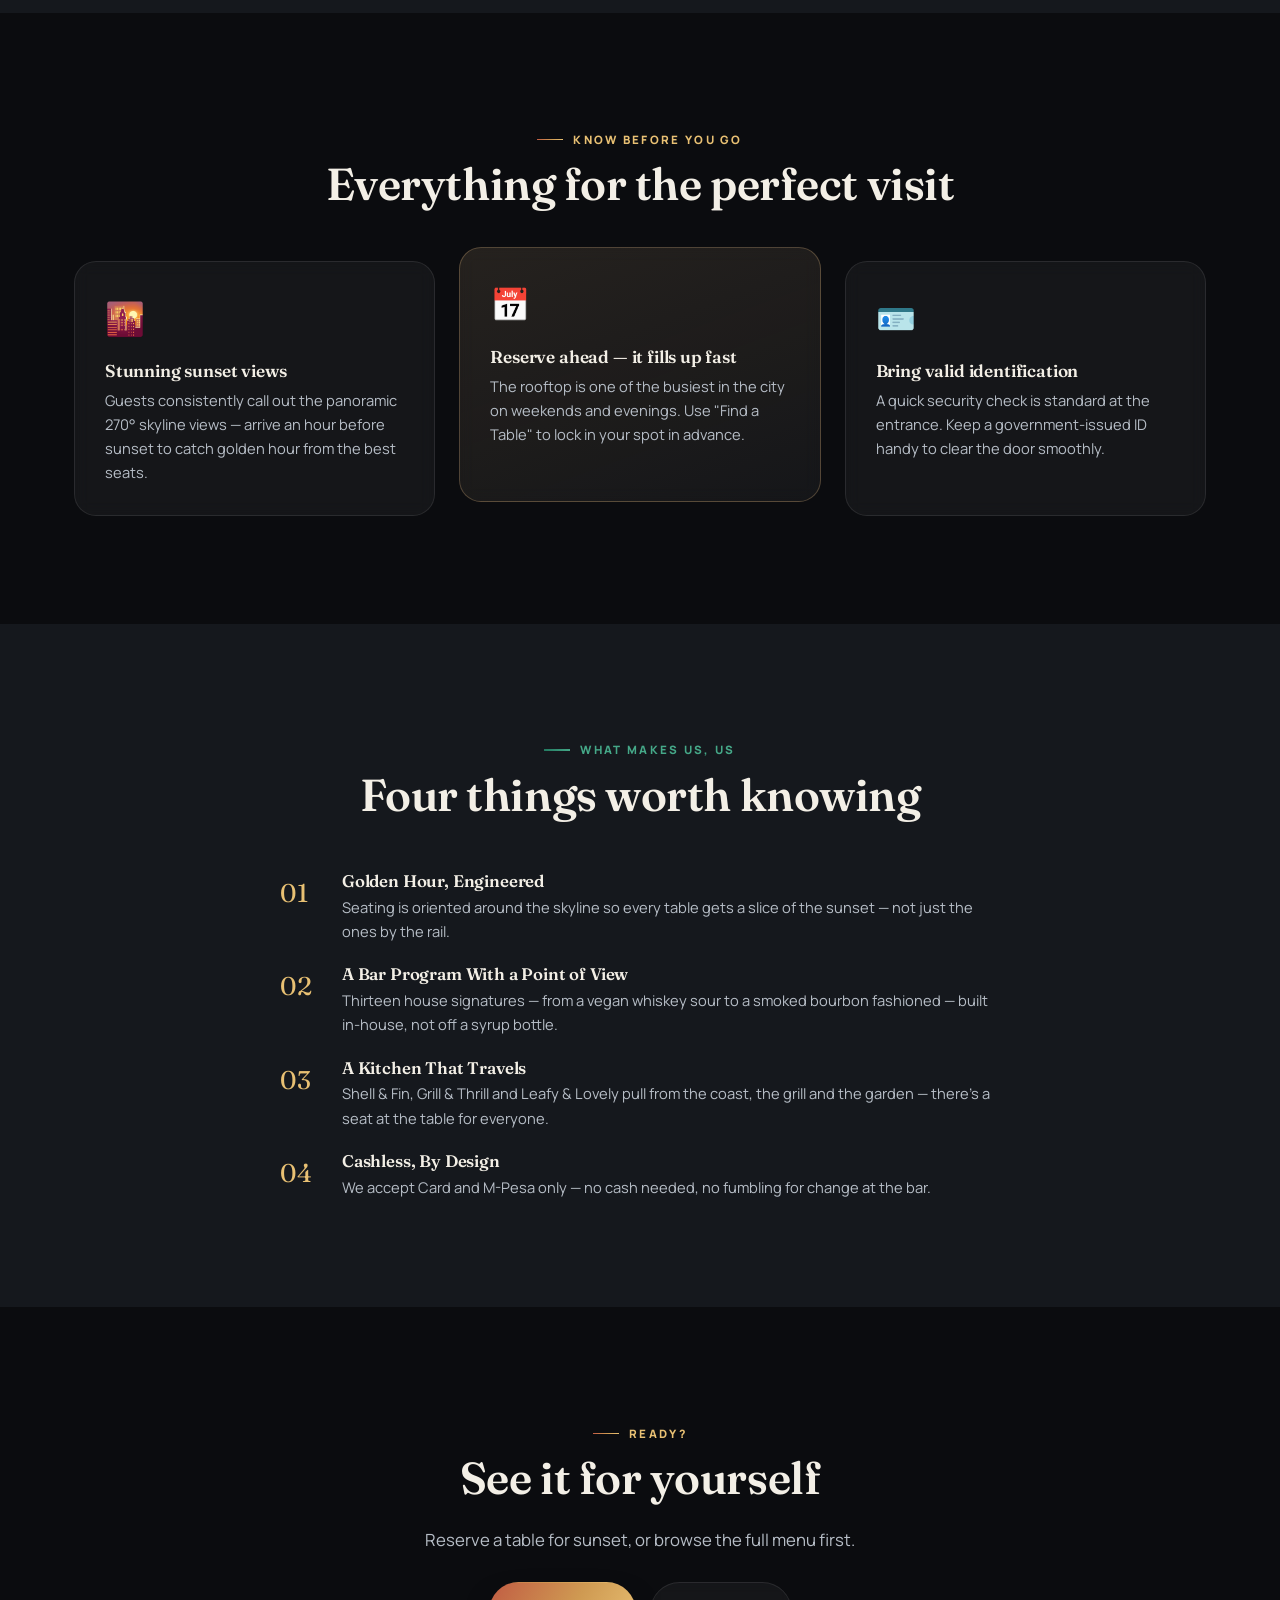
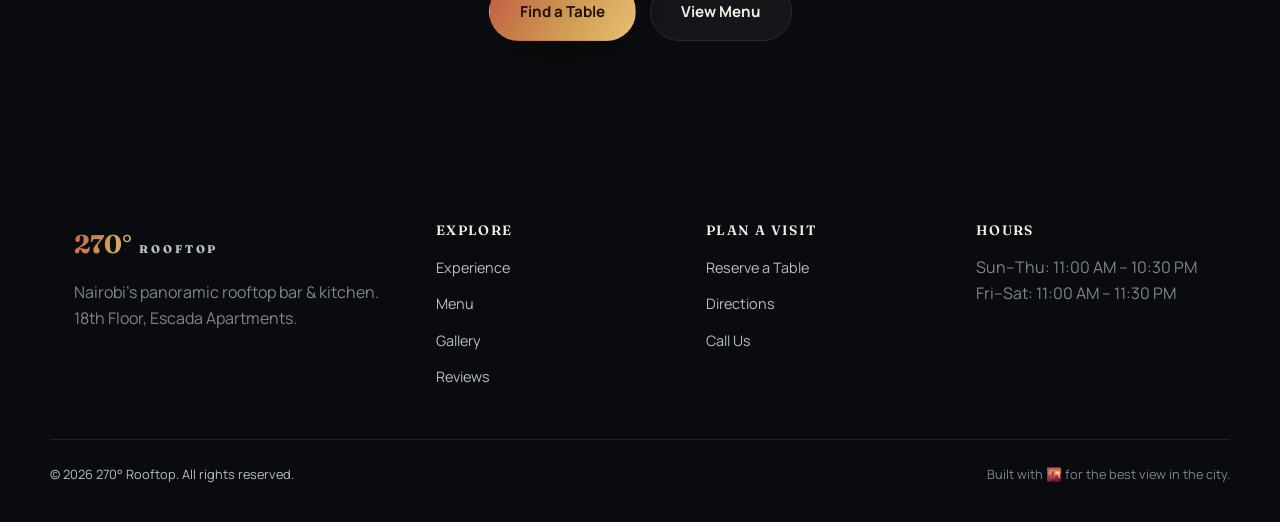
==== commit 512587f9: "Redesign with cinematic, differentiated motion system Elevate the site from generic scroll-fade temp" ====
--- a/about.html
+++ b/about.html
@@ -3,6 +3,7 @@
 <head>
 <meta charset="UTF-8">
 <meta name="viewport" content="width=device-width, initial-scale=1.0">
+<script>document.documentElement.classList.add('js')</script>
 <title>The Experience — 270° Rooftop</title>
 <meta name="description" content="Our story, what to know before you visit, and what makes the 18th-floor rooftop at Escada Apartments unlike anywhere else in Nairobi.">
 <link rel="icon" href="data:image/svg+xml,<svg xmlns=%22http://www.w3.org/2000/svg%22 viewBox=%220 0 100 100%22><text y=%22.9em%22 font-size=%2290%22>🌇</text></svg>">
@@ -59,22 +60,21 @@
 <section class="page-hero">
   <div class="mesh-bg" aria-hidden="true">
     <div class="mesh-blob b3" style="width:400px;height:400px;top:-8%;left:-6%"></div>
-    <div class="mesh-blob b2" style="width:340px;height:340px;top:20%;right:-8%"></div>
     <div class="grain-dots"></div>
   </div>
   <div class="container">
     <div class="crumb reveal"><a href="index.html">Home</a> / <span>Experience</span></div>
-    <p class="eyebrow reveal">The 270° Experience</p>
-    <h1 class="reveal">Built for lingering, made for the view.</h1>
+    <p class="eyebrow reveal" data-reveal="mask"><span class="mask-inner">The 270° Experience</span></p>
+    <h1 class="reveal" data-reveal="mask" style="--d:.08s"><span class="mask-inner">Built for lingering, made for the view.</span></h1>
     <p class="reveal">Everything you'd want to know before your first visit — our story, what guests always mention, and what makes eighteen floors feel like the best seat in Nairobi.</p>
   </div>
 </section>
 
-<section class="section">
+<section class="section seam-glow">
   <div class="container about-split">
     <div class="about-copy reveal">
       <p class="eyebrow">Our Story</p>
-      <h2>An elevated escape above the city</h2>
+      <h2 class="reveal" data-reveal="mask"><span class="mask-inner">An elevated escape above the city</span></h2>
       <p>Perched on the 18th floor of Escada Apartments with an unobstructed 270-degree sweep of the Nairobi skyline, our rooftop was built for lingering — long lunches that drift into golden hour, first dates that turn into nightcaps, and celebrations that need a view to match. By day it's sun-drenched coffee and single-origin espresso; by night, hand-crafted cocktails, a curated playlist, and city lights stretching to the horizon.</p>
       <ul class="check-list">
         <li>Indoor lounge + open-air rooftop seating</li>
@@ -83,8 +83,8 @@
         <li>Step-free, wheelchair-accessible access</li>
       </ul>
     </div>
-    <div class="about-visual reveal" style="--d:.1s">
-      <div class="glass-card cocktail-art" aria-hidden="true">
+    <div class="about-visual reveal" data-reveal="mask" style="--d:.1s">
+      <div class="glass-card cocktail-art mask-inner" aria-hidden="true">
         <div class="glass"></div>
         <div class="liquid"></div>
         <div class="straw"></div>
@@ -97,10 +97,10 @@
 <section class="section section-tight" style="background:var(--bg-alt)">
   <div class="container">
     <div class="stats-row">
-      <div class="stat-card reveal" style="--d:0s"><div class="stat-num" data-count="4.3">0</div><div class="stat-label">Google Rating</div></div>
-      <div class="stat-card reveal" style="--d:.08s"><div class="stat-num" data-count="664" data-suffix="+">0</div><div class="stat-label">Reviews</div></div>
-      <div class="stat-card reveal" style="--d:.16s"><div class="stat-num" data-count="26" data-suffix="+">0</div><div class="stat-label">Dishes on the Menu</div></div>
-      <div class="stat-card reveal" style="--d:.24s"><div class="stat-num" data-count="13">0</div><div class="stat-label">Signature Cocktails</div></div>
+      <div class="stat-card reveal" data-reveal="scale" style="--d:0s"><div class="stat-num" data-count="4.3">0</div><div class="stat-label">Google Rating</div></div>
+      <div class="stat-card reveal" data-reveal="scale" style="--d:.08s"><div class="stat-num" data-count="664" data-suffix="+">0</div><div class="stat-label">Reviews</div></div>
+      <div class="stat-card reveal" data-reveal="scale" style="--d:.16s"><div class="stat-num" data-count="26" data-suffix="+">0</div><div class="stat-label">Dishes on the Menu</div></div>
+      <div class="stat-card reveal" data-reveal="scale" style="--d:.24s"><div class="stat-num" data-count="13">0</div><div class="stat-label">Signature Cocktails</div></div>
     </div>
   </div>
 </section>
@@ -109,20 +109,20 @@
   <div class="container">
     <div class="section-head reveal">
       <p class="eyebrow">Know Before You Go</p>
-      <h2>Everything for the perfect visit</h2>
+      <h2 class="reveal" data-reveal="mask"><span class="mask-inner">Everything for the perfect visit</span></h2>
     </div>
     <div class="tip-grid">
-      <article class="tip-card reveal" style="--d:0s">
+      <article class="tip-card reveal" data-reveal="scale" style="--d:0s">
         <div class="tip-icon">🌇</div>
         <h3>Stunning sunset views</h3>
         <p>Guests consistently call out the panoramic 270° skyline views — arrive an hour before sunset to catch golden hour from the best seats.</p>
       </article>
-      <article class="tip-card reveal" style="--d:.08s">
+      <article class="tip-card reveal" data-reveal="scale" style="--d:.08s">
         <div class="tip-icon">📅</div>
         <h3>Reserve ahead — it fills up fast</h3>
         <p>The rooftop is one of the busiest in the city on weekends and evenings. Use "Find a Table" to lock in your spot in advance.</p>
       </article>
-      <article class="tip-card reveal" style="--d:.16s">
+      <article class="tip-card reveal" data-reveal="scale" style="--d:.16s">
         <div class="tip-icon">🪪</div>
         <h3>Bring valid identification</h3>
         <p>A quick security check is standard at the entrance. Keep a government-issued ID handy to clear the door smoothly.</p>
@@ -135,7 +135,7 @@
   <div class="container">
     <div class="section-head reveal">
       <p class="eyebrow emerald">What Makes Us, Us</p>
-      <h2>Four things worth knowing</h2>
+      <h2 class="reveal" data-reveal="mask"><span class="mask-inner">Four things worth knowing</span></h2>
     </div>
     <div class="value-list" style="max-width:720px;margin:0 auto">
       <div class="value-item reveal" style="--d:0s">
@@ -162,7 +162,7 @@
   <div class="container" style="text-align:center">
     <div class="reveal">
       <p class="eyebrow">Ready?</p>
-      <h2>See it for yourself</h2>
+      <h2 class="reveal" data-reveal="mask"><span class="mask-inner">See it for yourself</span></h2>
       <p class="section-sub" style="max-width:480px;margin:0 auto 28px">Reserve a table for sunset, or browse the full menu first.</p>
       <div class="hero-actions" style="justify-content:center">
         <a href="reserve.html" class="btn btn-primary">Find a Table</a>
--- a/css/style.css
+++ b/css/style.css
@@ -65,6 +65,11 @@
   *{ animation-duration: .01ms !important; animation-iteration-count: 1 !important; transition-duration: .01ms !important; scroll-behavior: auto !important; }
 }
 
+/* If JS never runs, scroll/entrance reveals must not hide content. */
+html:not(.js) .reveal,
+html:not(.js) [data-reveal],
+html:not(.js) .mask-inner{ opacity:1 !important; transform:none !important; clip-path:none !important; }
+
 body{
   margin:0;
   background: var(--bg);
@@ -103,9 +108,10 @@
 
 #cursor-glow{
   position: fixed; inset:0; pointer-events:none; z-index:1;
-  background: radial-gradient(560px circle at var(--mx,50%) var(--my,20%), var(--accent-grad-soft), transparent 60%);
-  opacity: .6;
-}
+  background: radial-gradient(460px circle at var(--mx,50%) var(--my,20%), var(--accent-grad-soft), transparent 60%);
+  opacity: .38;
+}
+@media (max-width: 900px){ #cursor-glow{ display:none; } }
 
 h1,h2,h3,h4{ font-family: var(--font-display); font-weight:600; line-height:1.12; margin:0 0 .5em; color: var(--text); letter-spacing:-.01em; }
 h1{ font-size: clamp(2.5rem, 6vw, 4.8rem); font-weight:600; }
@@ -151,6 +157,10 @@
 .btn-full{ width:100%; margin-top: 6px; }
 .btn:active{ transform: translateY(0) scale(.98); }
 
+/* Arrow micro-interaction — wrap a trailing arrow in <i class="arrow"> to get it */
+.arrow{ display:inline-block; transition: transform .3s cubic-bezier(.2,.8,.2,1); }
+a:hover .arrow, .btn:hover .arrow{ transform: translateX(5px); }
+
 /* =========================================================
    HEADER / NAV (multi-page)
    ========================================================= */
@@ -167,8 +177,11 @@
   gap: 20px;
 }
 .brand{ display:flex; align-items:baseline; gap:7px; font-family: var(--font-display); }
-.brand-mark{ font-size:1.6rem; font-weight:700; background: var(--accent-grad); -webkit-background-clip:text; background-clip:text; color:transparent; }
-.brand-word{ font-size:.7rem; letter-spacing:.26em; font-weight:800; color: var(--text-dim); }
+.brand-mark{ font-size:1.6rem; font-weight:700; background: var(--accent-grad); -webkit-background-clip:text; background-clip:text; color:transparent; animation: brandIn .7s cubic-bezier(.2,.8,.2,1) .1s both; }
+.brand-word{ font-size:.7rem; letter-spacing:.26em; font-weight:800; color: var(--text-dim); animation: brandIn .7s cubic-bezier(.2,.8,.2,1) .22s both; }
+@keyframes brandIn{ from{ opacity:0; transform: translateY(-6px); } to{ opacity:1; transform:none; } }
+
+[data-parallax]{ will-change: transform; }
 
 .main-nav ul{ display:flex; gap: 32px; }
 .nav-link{ font-size:.88rem; font-weight:700; color: var(--text-dim); position:relative; padding:8px 0; }
@@ -204,23 +217,37 @@
   .nav-link{ font-size:1.15rem; }
   .nav-cta{ display:none; }
   .nav-toggle{ display:flex; }
+
+  /* Staggered link entrance when the off-canvas menu opens */
+  .main-nav ul li{ opacity:0; transform: translateX(18px); transition: opacity .4s ease, transform .4s ease; transition-delay: 0s; }
+  .main-nav.open ul li{ opacity:1; transform:none; }
+  .main-nav.open ul li:nth-child(1){ transition-delay: .05s; }
+  .main-nav.open ul li:nth-child(2){ transition-delay: .1s; }
+  .main-nav.open ul li:nth-child(3){ transition-delay: .15s; }
+  .main-nav.open ul li:nth-child(4){ transition-delay: .2s; }
+  .main-nav.open ul li:nth-child(5){ transition-delay: .25s; }
+  .main-nav.open ul li:nth-child(6){ transition-delay: .3s; }
 }
 
 /* =========================================================
    MESH BACKGROUNDS + SKYLINE (shared decorative system)
    ========================================================= */
-.mesh-bg{ position:absolute; inset:0; overflow:hidden; z-index:0; }
+.mesh-bg{ position:absolute; inset:0; overflow:hidden; z-index:0; animation: bgSettle 1.1s cubic-bezier(.2,.8,.2,1) both; }
 .mesh-blob{
-  position:absolute; border-radius:50%; filter: blur(70px); opacity:.55; will-change: transform;
-  animation: floatBlob 22s ease-in-out infinite;
-}
-.mesh-blob.b1{ width:520px; height:520px; background: radial-gradient(circle, var(--terracotta), transparent 70%); top:-10%; left:-8%; animation-duration: 26s; }
-.mesh-blob.b2{ width:460px; height:460px; background: radial-gradient(circle, var(--gold), transparent 70%); top:10%; right:-10%; animation-duration: 32s; animation-direction: reverse; }
-.mesh-blob.b3{ width:420px; height:420px; background: radial-gradient(circle, var(--emerald), transparent 70%); bottom:-14%; left:20%; animation-duration: 28s; }
+  position:absolute; border-radius:50%; filter: blur(100px); opacity:.28; will-change: transform;
+  animation: floatBlob 34s ease-in-out infinite;
+}
+.mesh-blob.b1{ width:520px; height:520px; background: radial-gradient(circle, var(--terracotta), transparent 70%); top:-10%; left:-8%; animation-duration: 38s; }
+.mesh-blob.b2{ width:460px; height:460px; background: radial-gradient(circle, var(--gold), transparent 70%); top:10%; right:-10%; animation-duration: 44s; animation-direction: reverse; }
+.mesh-blob.b3{ width:420px; height:420px; background: radial-gradient(circle, var(--emerald), transparent 70%); bottom:-14%; left:20%; animation-duration: 40s; }
 @keyframes floatBlob{
   0%,100%{ transform: translate(0,0) scale(1); }
-  33%{ transform: translate(30px,-24px) scale(1.06); }
-  66%{ transform: translate(-24px,18px) scale(.96); }
+  33%{ transform: translate(24px,-18px) scale(1.04); }
+  66%{ transform: translate(-18px,14px) scale(.97); }
+}
+@keyframes bgSettle{
+  from{ transform: scale(1.05); opacity:.001; }
+  to{ transform: scale(1); opacity:1; }
 }
 
 .grain-dots{
@@ -271,24 +298,56 @@
 @keyframes scrollDot{ 0%{ opacity:1; top:6px;} 100%{ opacity:0; top:18px;} }
 .scroll-cue small{ font-size:.7rem; letter-spacing:.14em; text-transform:uppercase; }
 
-/* floating particles in hero */
-.particle{ position:absolute; border-radius:50%; background: var(--gold-light); opacity:.5; animation: particleFloat linear infinite; }
-@keyframes particleFloat{
-  0%{ transform: translateY(0) translateX(0); opacity:0; }
-  10%{ opacity:.6; }
-  90%{ opacity:.5; }
-  100%{ transform: translateY(-90vh) translateX(20px); opacity:0; }
-}
-
-/* Marquee */
-.marquee{ background: var(--accent-grad); overflow:hidden; padding: 15px 0; position:relative; z-index:2; }
-.marquee-track{ display:flex; gap: 18px; white-space:nowrap; width:max-content; animation: scrollMarquee 26s linear infinite; }
-.marquee-track span{ font-weight:800; text-transform:uppercase; letter-spacing:.09em; font-size:.85rem; color: var(--ink-on-accent); }
-@keyframes scrollMarquee{ from{ transform: translateX(0);} to{ transform: translateX(-50%);} }
-
-/* Reveal-on-scroll (staggered via --d) */
-.reveal{ opacity:0; transform: translateY(30px); transition: opacity .75s cubic-bezier(.2,.7,.3,1), transform .75s cubic-bezier(.2,.7,.3,1); transition-delay: var(--d, 0s); }
+/* =========================================================
+   SEAM GLOW — a soft, low-opacity accent bridging the seam
+   between hero/section backgrounds, replacing hard color-block
+   cuts with continuity.
+   ========================================================= */
+.seam-glow{ overflow: clip; }
+.seam-glow::before{
+  content:""; position:absolute; left:50%; top:-160px; width:min(900px,140%); height:300px;
+  transform: translateX(-50%); pointer-events:none; z-index:0;
+  background: radial-gradient(closest-side, color-mix(in srgb, var(--gold) 14%, transparent), transparent 72%);
+  filter: blur(6px);
+}
+.seam-glow > .container{ position:relative; z-index:1; }
+
+/* =========================================================
+   REVEAL SYSTEM — differentiated by content type, not one
+   fade-up applied to everything. Default = fade+rise (text,
+   lists). data-reveal="mask" = clip-path wipe (headlines,
+   image/visual panels). data-reveal="scale" = fade+scale
+   (cards). All staggered via --d, all gated safely by the
+   html.js fallback above.
+   ========================================================= */
+.reveal{ opacity:0; transform: translateY(30px); transition: opacity .8s cubic-bezier(.16,.8,.24,1), transform .8s cubic-bezier(.16,.8,.24,1); transition-delay: var(--d, 0s); }
 .reveal.in{ opacity:1; transform: translateY(0); }
+
+/* The clip-path lives on an inner wrapper, never on the observed
+   .reveal element itself — Chromium factors an element's own
+   clip-path into its IntersectionObserver intersection ratio, so a
+   self-clipped target reports ratio 0 forever and can never trigger
+   its own reveal. Observed element stays a normal, fully-visible box;
+   only .mask-inner (a child) is clipped. */
+.reveal[data-reveal="mask"]{ opacity:1; transform:none; }
+.reveal[data-reveal="mask"] .mask-inner{
+  display: block;
+  clip-path: inset(0 100% -35% 0);
+  transition: clip-path 1s cubic-bezier(.65,0,.35,1);
+  transition-delay: var(--d, 0s);
+}
+.reveal[data-reveal="mask"].in .mask-inner{ clip-path: inset(0 0% -35% 0); }
+
+.reveal[data-reveal="scale"]{
+  opacity:0; transform: scale(.93);
+  transition: opacity .7s ease, transform .7s cubic-bezier(.2,.8,.2,1);
+  transition-delay: var(--d, 0s);
+}
+.reveal[data-reveal="scale"].in{ opacity:1; transform: scale(1); }
+
+@media (prefers-reduced-motion: reduce){
+  .reveal[data-reveal="mask"] .mask-inner{ clip-path:none; }
+}
 
 /* =========================================================
    STAT COUNTERS
@@ -303,7 +362,10 @@
    ========================================================= */
 .tip-grid{ display:grid; grid-template-columns: repeat(3,1fr); gap:24px; }
 .tip-card{ background: var(--surface); border:1px solid var(--border); border-radius: var(--radius); padding: 30px; backdrop-filter: blur(8px); transition: transform .35s cubic-bezier(.2,.8,.2,1), border-color .35s ease, box-shadow .35s ease; }
-.tip-card:hover{ transform: translateY(-8px); border-color: color-mix(in srgb, var(--gold) 40%, var(--border)); box-shadow: var(--shadow-md); }
+.tip-card:hover{ transform: translateY(-8px) scale(1.015); border-color: color-mix(in srgb, var(--gold) 40%, var(--border)); box-shadow: var(--shadow-md); }
+/* Featured middle card — quiet asymmetry instead of three identical tiles */
+.tip-grid .tip-card:nth-child(2){ background: linear-gradient(160deg, color-mix(in srgb, var(--gold) 9%, var(--surface)), var(--surface)); border-color: color-mix(in srgb, var(--gold) 22%, var(--border)); }
+@media (min-width: 981px){ .tip-grid .tip-card:nth-child(2){ transform: translateY(-14px); } .tip-grid .tip-card:nth-child(2):hover{ transform: translateY(-22px) scale(1.015); } }
 .tip-icon{ font-size:2rem; margin-bottom: 16px; }
 .tip-card h3{ font-size:1.08rem; margin-bottom:.4em; }
 .tip-card p{ font-size:.92rem; margin:0; }
@@ -395,12 +457,15 @@
 .menu-group-title{ font-family: var(--font-display); font-size:1.35rem; color: var(--gold-light); margin-bottom: 6px; display:flex; align-items:center; gap:10px; }
 .menu-group-title small{ font-family: var(--font-body); font-size:.68rem; text-transform:uppercase; letter-spacing:.12em; color: var(--text-mute); font-weight:700; }
 .menu-items{ display:grid; gap: 17px; margin-top: 15px; }
-.menu-item{ display:flex; justify-content:space-between; gap:16px; padding-bottom: 15px; border-bottom: 1px dashed var(--border); }
+.menu-item{ display:flex; align-items:baseline; gap:10px; padding-bottom: 15px; border-bottom: 1px dashed var(--border); }
 .menu-item:last-child{ border-bottom:none; padding-bottom:0; }
+.item-main{ min-width:0; }
 .item-name{ font-weight:700; color: var(--text); display:flex; align-items:center; gap:6px; flex-wrap:wrap; }
+.item-title{ font-family: var(--font-display); font-size: 1.04rem; font-weight:600; }
 .item-desc{ font-size:.82rem; color: var(--text-mute); margin-top:3px; }
 .item-tag{ font-size:.64rem; padding:2px 7px; border-radius:100px; border:1px solid var(--border); color: var(--text-mute); font-weight:700; text-transform:uppercase; letter-spacing:.04em; }
-.item-price{ font-weight:800; color: var(--gold-light); white-space:nowrap; font-family: var(--font-display); }
+.item-leader{ flex:1; min-width:16px; border-bottom:1px dotted color-mix(in srgb, var(--gold) 45%, var(--border)); transform: translateY(-5px); }
+.item-price{ font-weight:800; color: var(--gold-light); white-space:nowrap; font-family: var(--font-display); flex:none; }
 .menu-item.hidden-item{ display:none; }
 .menu-group.hidden{ display:none; }
 .menu-empty{ text-align:center; padding: 40px 0; }
@@ -416,13 +481,20 @@
   position:relative; border-radius: var(--radius-sm); overflow:hidden; aspect-ratio: 1; cursor:pointer;
   border:1px solid var(--border); transition: transform .4s cubic-bezier(.2,.8,.2,1), box-shadow .4s ease;
 }
-.gallery-item:hover{ transform: translateY(-6px) scale(1.02); box-shadow: var(--shadow-md); z-index:2; }
+.gallery-item:hover{ transform: translateY(-6px) scale(1.02); box-shadow: var(--shadow-lg); z-index:2; }
 .gallery-item:nth-child(4n+1){ grid-row: span 2; aspect-ratio: 1/2.1; }
-.gallery-art{ position:absolute; inset:0; }
-.gallery-art::after{ content:""; position:absolute; inset:0; background-image: inherit; }
+.gallery-art{ position:absolute; inset:0; transform: scale(1); transition: transform .7s cubic-bezier(.2,.8,.2,1); }
+.gallery-item:hover .gallery-art{ transform: scale(1.08); }
+.gallery-art::before{
+  content:""; position:absolute; inset:0; z-index:1;
+  background:
+    radial-gradient(120% 120% at 28% 18%, rgba(255,255,255,.16), transparent 55%),
+    linear-gradient(190deg, rgba(0,0,0,0) 40%, rgba(0,0,0,.4) 100%);
+  mix-blend-mode: overlay;
+}
 .gallery-caption{
   position:absolute; left:0; right:0; bottom:0; padding: 16px; font-weight:800; font-size:.85rem;
-  background: linear-gradient(to top, rgba(0,0,0,.78), transparent); color:#fff;
+  background: linear-gradient(to top, rgba(0,0,0,.78), transparent); color:#fff; z-index:2;
 }
 .gallery-icon{ position:absolute; inset:0; display:flex; align-items:center; justify-content:center; font-size:2.6rem; opacity:.9; }
 
@@ -548,8 +620,8 @@
 .map-lines{ position:absolute; inset:0; width:100%; height:100%; color: var(--text); }
 .map-pin{ position:absolute; top:42%; left:52%; }
 .pin-dot{ width:16px; height:16px; border-radius:50%; background: var(--accent-grad); display:block; box-shadow: 0 0 0 6px rgba(207,154,82,.18); }
-.pin-pulse{ position:absolute; inset:-14px; border-radius:50%; border:2px solid var(--gold); animation: pinPulse 2.2s ease-out infinite; }
-@keyframes pinPulse{ 0%{ transform: scale(.4); opacity:1;} 100%{ transform: scale(2.4); opacity:0;} }
+.pin-pulse{ position:absolute; inset:-14px; border-radius:50%; border:2px solid var(--gold); animation: pinPulse 3.4s ease-out infinite; }
+@keyframes pinPulse{ 0%{ transform: scale(.4); opacity:.8;} 100%{ transform: scale(1.9); opacity:0;} }
 .map-label{ position:absolute; bottom:20px; left:20px; font-family: var(--font-display); font-weight:700; font-size:1.1rem; background: rgba(0,0,0,.4); padding:9px 18px; border-radius: 10px; color:#fff; }
 
 .visit-address{ font-size:1.1rem; font-weight:700; color: var(--text); margin-bottom:2px; }
@@ -567,15 +639,20 @@
 /* =========================================================
    HOME PAGE — TEASERS
    ========================================================= */
-.teaser-grid{ display:grid; grid-template-columns: repeat(3,1fr); gap:24px; }
+/* Asymmetric lead + stack, not three identical tiles */
+.teaser-grid{ display:grid; grid-template-columns: 1.3fr 1fr; grid-template-rows: repeat(2,1fr); gap:24px; }
+.teaser-grid .teaser-card:first-child{ grid-row: span 2; min-height: 468px; }
+@media (max-width: 900px){ .teaser-grid{ grid-template-columns: 1fr; grid-template-rows: none; } .teaser-grid .teaser-card:first-child{ grid-row: auto; min-height: 220px; } }
 .teaser-card{
   position:relative; border-radius: var(--radius); overflow:hidden; padding: 30px; min-height: 220px; display:flex; flex-direction:column; justify-content:flex-end;
   border:1px solid var(--border); transition: transform .4s cubic-bezier(.2,.8,.2,1), box-shadow .4s ease;
 }
-.teaser-card:hover{ transform: translateY(-8px); box-shadow: var(--shadow-md); }
+.teaser-card:hover{ transform: translateY(-8px) scale(1.012); box-shadow: var(--shadow-lg); }
 .teaser-card h3{ color:#fff; margin-bottom:.3em; position:relative; z-index:2; }
+.teaser-grid .teaser-card:first-child h3{ font-size: 1.6rem; }
 .teaser-card p{ color: rgba(255,255,255,.82); font-size:.88rem; margin:0; position:relative; z-index:2; }
-.teaser-bg{ position:absolute; inset:0; z-index:0; }
+.teaser-bg{ position:absolute; inset:0; z-index:0; transform: scale(1.04); transition: transform .8s cubic-bezier(.2,.8,.2,1); }
+.teaser-card:hover .teaser-bg{ transform: scale(1.1); }
 .teaser-card::after{ content:""; position:absolute; inset:0; background: linear-gradient(to top, rgba(0,0,0,.72), rgba(0,0,0,.15)); z-index:1; }
 .teaser-link{ position:relative; z-index:2; margin-top: 14px; font-weight:800; font-size:.82rem; color: var(--gold-light); display:inline-flex; align-items:center; gap:6px; }
 
@@ -644,7 +721,7 @@
    RESPONSIVE
    ========================================================= */
 @media (max-width: 980px){
-  .tip-grid, .teaser-grid, .review-grid, .stats-row{ grid-template-columns: 1fr 1fr; }
+  .tip-grid, .review-grid, .stats-row{ grid-template-columns: 1fr 1fr; }
   .about-split, .reserve-grid, .visit-grid{ grid-template-columns: 1fr; }
   .about-visual{ order:-1; }
   .hours-grid{ grid-template-columns: 1fr; }
@@ -663,6 +740,7 @@
   .newsletter-inner{ text-align:center; justify-content:center; }
   .visit-info-grid{ grid-template-columns: 1fr; }
   .confirm-actions{ flex-direction:column; }
-  .tip-grid, .teaser-grid, .review-grid, .stats-row{ grid-template-columns: 1fr; }
+  .tip-grid, .review-grid, .stats-row{ grid-template-columns: 1fr; }
   .ig-quotes{ grid-template-columns: 1fr; }
-}
+  .tip-grid .tip-card:nth-child(2){ transform:none; }
+}
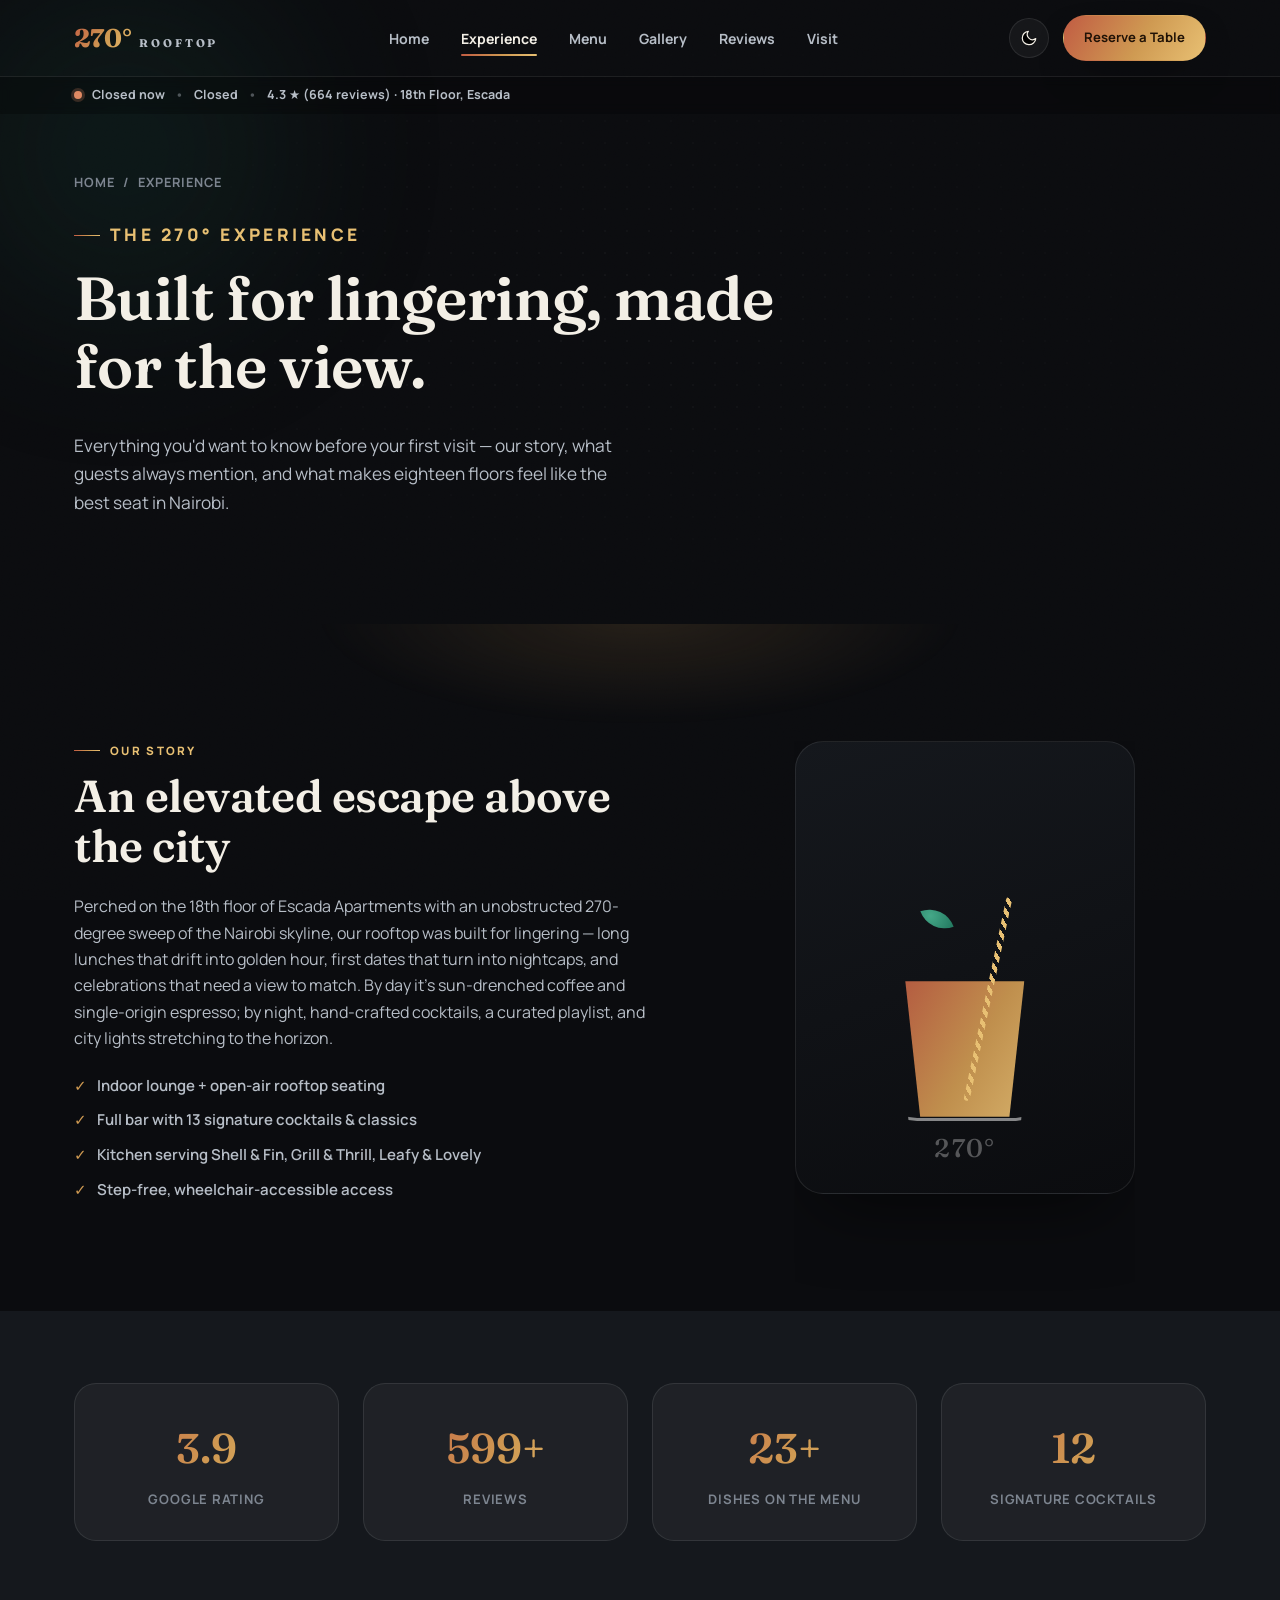
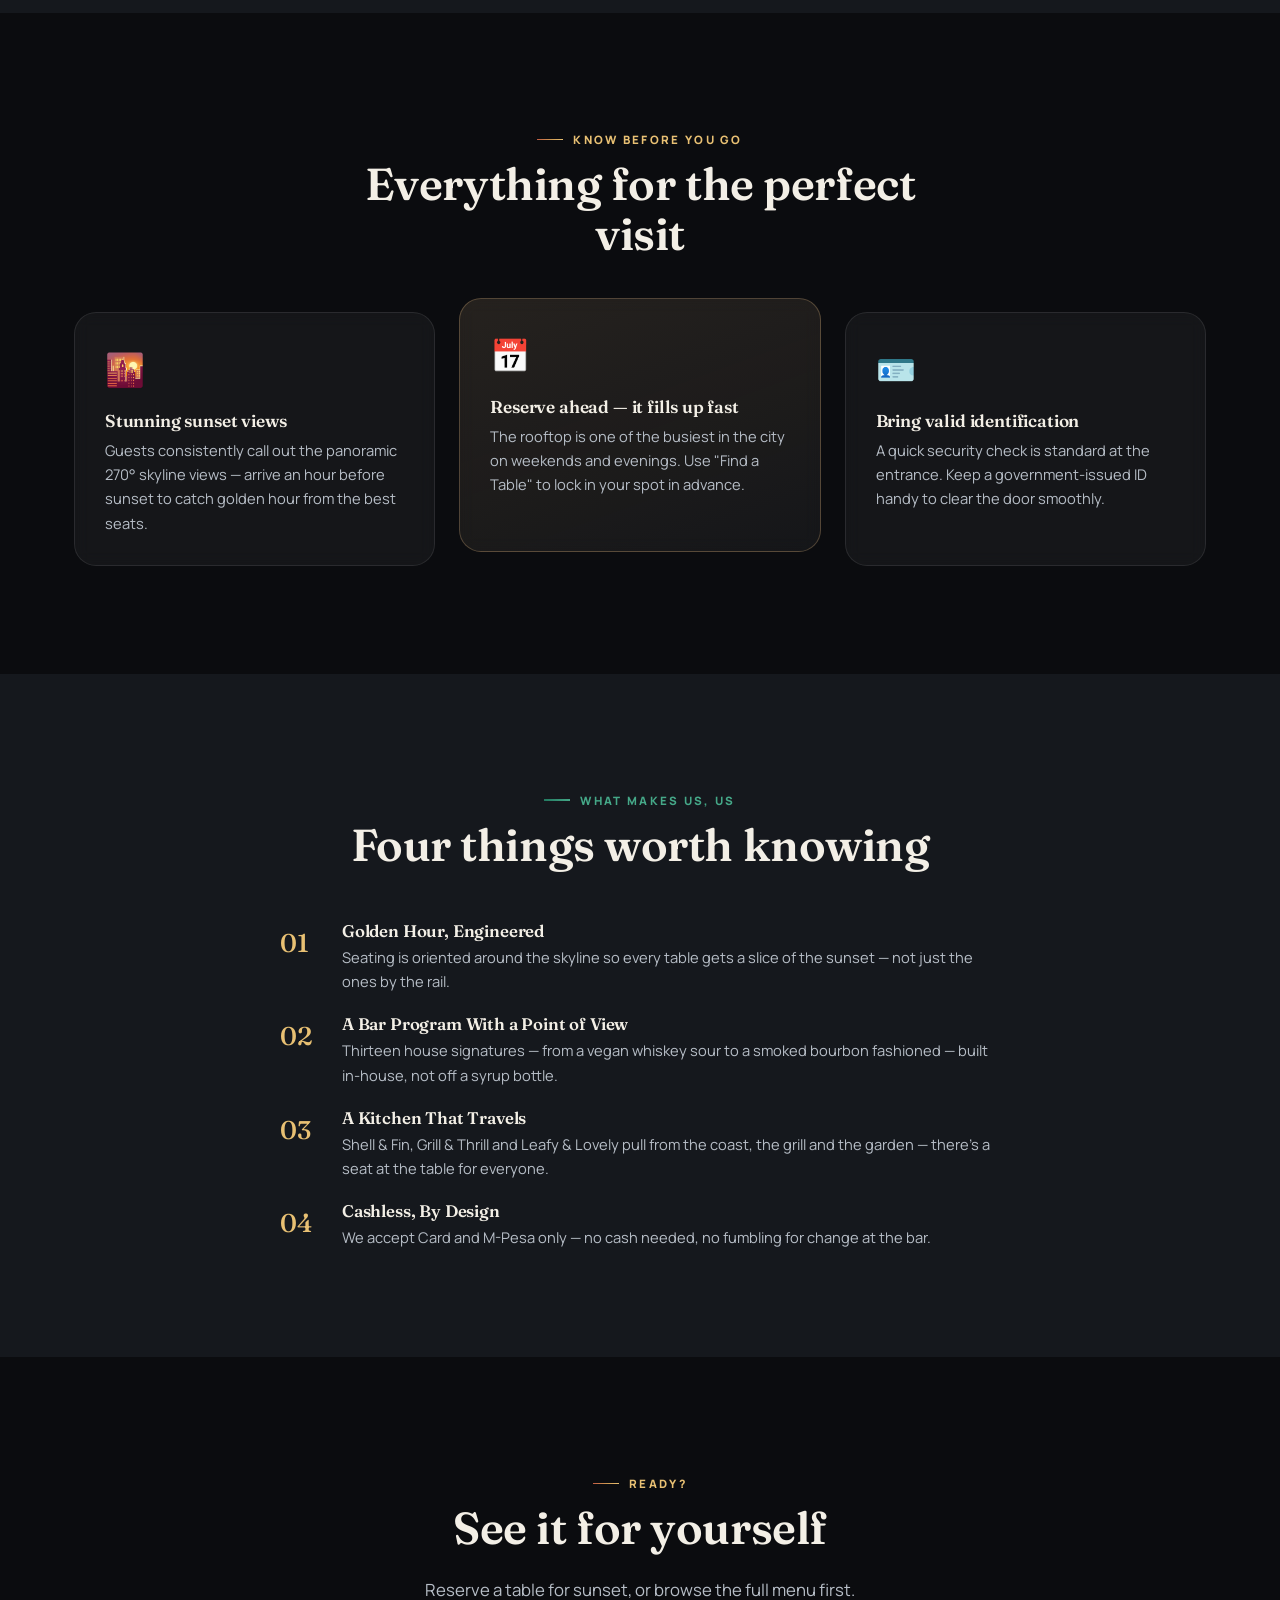
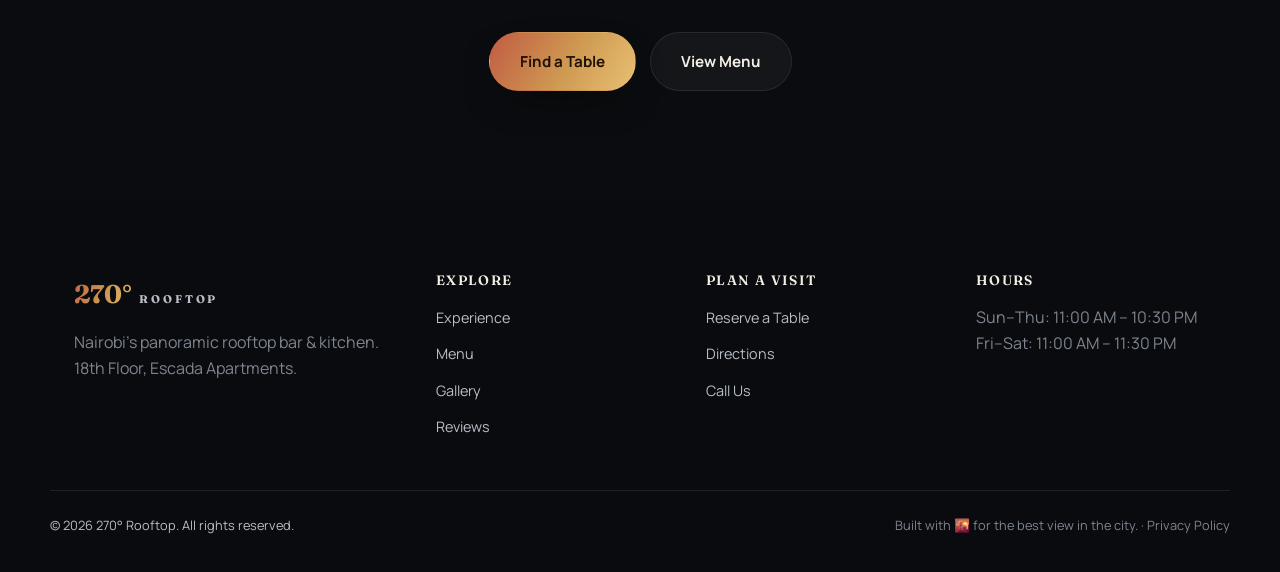
==== commit 2f5bb53f: "Add production essentials: SEO, self-hosted fonts, PWA icons, 404/privacy pages, GitHub Pages deploy" ====
--- a/about.html
+++ b/about.html
@@ -6,10 +6,25 @@
 <script>document.documentElement.classList.add('js')</script>
 <title>The Experience — 270° Rooftop</title>
 <meta name="description" content="Our story, what to know before you visit, and what makes the 18th-floor rooftop at Escada Apartments unlike anywhere else in Nairobi.">
-<link rel="icon" href="data:image/svg+xml,<svg xmlns=%22http://www.w3.org/2000/svg%22 viewBox=%220 0 100 100%22><text y=%22.9em%22 font-size=%2290%22>🌇</text></svg>">
-<link rel="preconnect" href="https://fonts.googleapis.com">
-<link rel="preconnect" href="https://fonts.gstatic.com" crossorigin>
-<link href="https://fonts.googleapis.com/css2?family=Fraunces:ital,opsz,wght@0,9..144,500;0,9..144,600;0,9..144,700;1,9..144,500&family=Manrope:wght@400;500;600;700;800&display=swap" rel="stylesheet">
+<link rel="icon" type="image/png" sizes="32x32" href="favicon-32.png">
+<link rel="icon" type="image/png" sizes="16x16" href="favicon-16.png">
+<link rel="apple-touch-icon" href="apple-touch-icon.png">
+<link rel="manifest" href="manifest.json">
+<meta name="theme-color" content="#0b0c0f">
+<link rel="canonical" href="https://jodyjoy.github.io/Business-project/about.html">
+<meta property="og:type" content="website">
+<meta property="og:site_name" content="270° Rooftop">
+<meta property="og:title" content="The Experience — 270° Rooftop">
+<meta property="og:description" content="Our story, what to know before you visit, and what makes the 18th-floor rooftop at Escada Apartments unlike anywhere else in Nairobi.">
+<meta property="og:url" content="https://jodyjoy.github.io/Business-project/about.html">
+<meta property="og:image" content="https://jodyjoy.github.io/Business-project/images/og-cover.png">
+<meta property="og:image:width" content="1200">
+<meta property="og:image:height" content="630">
+<meta name="twitter:card" content="summary_large_image">
+<meta name="twitter:title" content="The Experience — 270° Rooftop">
+<meta name="twitter:description" content="Our story, what to know before you visit, and what makes the 18th-floor rooftop at Escada Apartments unlike anywhere else in Nairobi.">
+<meta name="twitter:image" content="https://jodyjoy.github.io/Business-project/images/og-cover.png">
+<link rel="stylesheet" href="css/fonts.css">
 <link rel="stylesheet" href="css/style.css">
 </head>
 <body>
@@ -59,6 +74,8 @@
 
 <section class="page-hero">
   <div class="mesh-bg" aria-hidden="true">
+    <img class="hero-photo" src="images/hero/about.jpg" alt="" loading="eager" onerror="var s=this.nextElementSibling;this.remove();if(s)s.remove();">
+    <div class="hero-photo-scrim"></div>
     <div class="mesh-blob b3" style="width:400px;height:400px;top:-8%;left:-6%"></div>
     <div class="grain-dots"></div>
   </div>
@@ -204,7 +221,7 @@
   </div>
   <div class="container footer-bottom">
     <p>© <span id="year"></span> 270° Rooftop. All rights reserved.</p>
-    <p class="muted">Built with 🌇 for the best view in the city.</p>
+    <p class="muted">Built with 🌇 for the best view in the city. · <a href="privacy.html" class="muted">Privacy Policy</a></p>
   </div>
 </footer>
 
--- a/css/fonts.css
+++ b/css/fonts.css
@@ -0,0 +1,32 @@
+/* =========================================================
+   Self-hosted fonts (Fraunces + Manrope) — replaces the Google
+   Fonts CDN link. Both are variable fonts covering the full
+   weight range this site uses in a single file each, subset to
+   the "latin" unicode range (Basic Latin + Latin-1 Supplement +
+   General Punctuation), which covers every character used on
+   this site (°, é, ç, ä, —, •, etc).
+   ========================================================= */
+@font-face {
+  font-family: 'Fraunces';
+  font-style: normal;
+  font-weight: 500 700;
+  font-display: swap;
+  src: url('fonts/fraunces-normal.woff2') format('woff2');
+  unicode-range: U+0000-00FF, U+0131, U+0152-0153, U+02BB-02BC, U+02C6, U+02DA, U+02DC, U+0304, U+0308, U+0329, U+2000-206F, U+20AC, U+2122, U+2191, U+2193, U+2212, U+2215, U+FEFF, U+FFFD;
+}
+@font-face {
+  font-family: 'Fraunces';
+  font-style: italic;
+  font-weight: 500 600;
+  font-display: swap;
+  src: url('fonts/fraunces-italic.woff2') format('woff2');
+  unicode-range: U+0000-00FF, U+0131, U+0152-0153, U+02BB-02BC, U+02C6, U+02DA, U+02DC, U+0304, U+0308, U+0329, U+2000-206F, U+20AC, U+2122, U+2191, U+2193, U+2212, U+2215, U+FEFF, U+FFFD;
+}
+@font-face {
+  font-family: 'Manrope';
+  font-style: normal;
+  font-weight: 400 800;
+  font-display: swap;
+  src: url('fonts/manrope-normal.woff2') format('woff2');
+  unicode-range: U+0000-00FF, U+0131, U+0152-0153, U+02BB-02BC, U+02C6, U+02DA, U+02DC, U+0304, U+0308, U+0329, U+2000-206F, U+20AC, U+2122, U+2191, U+2193, U+2212, U+2215, U+FEFF, U+FFFD;
+}
--- a/css/style.css
+++ b/css/style.css
@@ -233,6 +233,12 @@
    MESH BACKGROUNDS + SKYLINE (shared decorative system)
    ========================================================= */
 .mesh-bg{ position:absolute; inset:0; overflow:hidden; z-index:0; animation: bgSettle 1.1s cubic-bezier(.2,.8,.2,1) both; }
+/* Drop a real photo into images/hero/ (see its README) and it replaces the
+   abstract gradient/blob art direction automatically — no code changes
+   needed. A scrim keeps hero text legible over any photo. */
+.hero-photo{ position:absolute; inset:0; width:100%; height:100%; object-fit:cover; z-index:0; }
+.hero-photo-scrim{ position:absolute; inset:0; z-index:0; background: linear-gradient(180deg, rgba(11,12,15,.55), rgba(11,12,15,.8) 65%, var(--bg) 100%); }
+.mesh-bg:has(.hero-photo) .mesh-blob{ opacity:0; }
 .mesh-blob{
   position:absolute; border-radius:50%; filter: blur(100px); opacity:.28; will-change: transform;
   animation: floatBlob 34s ease-in-out infinite;
@@ -485,6 +491,10 @@
 .gallery-item:nth-child(4n+1){ grid-row: span 2; aspect-ratio: 1/2.1; }
 .gallery-art{ position:absolute; inset:0; transform: scale(1); transition: transform .7s cubic-bezier(.2,.8,.2,1); }
 .gallery-item:hover .gallery-art{ transform: scale(1.08); }
+/* Drop a real photo into images/gallery/ (see its README) and it replaces
+   the gradient+emoji placeholder automatically — no code changes needed. */
+.gallery-photo{ position:absolute; inset:0; width:100%; height:100%; object-fit:cover; z-index:0; }
+.gallery-art.has-photo .gallery-icon{ display:none; }
 .gallery-art::before{
   content:""; position:absolute; inset:0; z-index:1;
   background:
@@ -688,6 +698,7 @@
 .footer-links a:hover{ color: var(--gold-light); }
 .site-footer h4{ font-size:.85rem; text-transform:uppercase; letter-spacing:.1em; margin-bottom: 16px; color: var(--text); }
 .footer-bottom{ display:flex; justify-content:space-between; padding: 24px 0; font-size:.8rem; flex-wrap:wrap; gap:8px; }
+.footer-bottom a:hover{ color: var(--gold-light); text-decoration: underline; }
 
 /* =========================================================
    FLOATING WIDGETS
